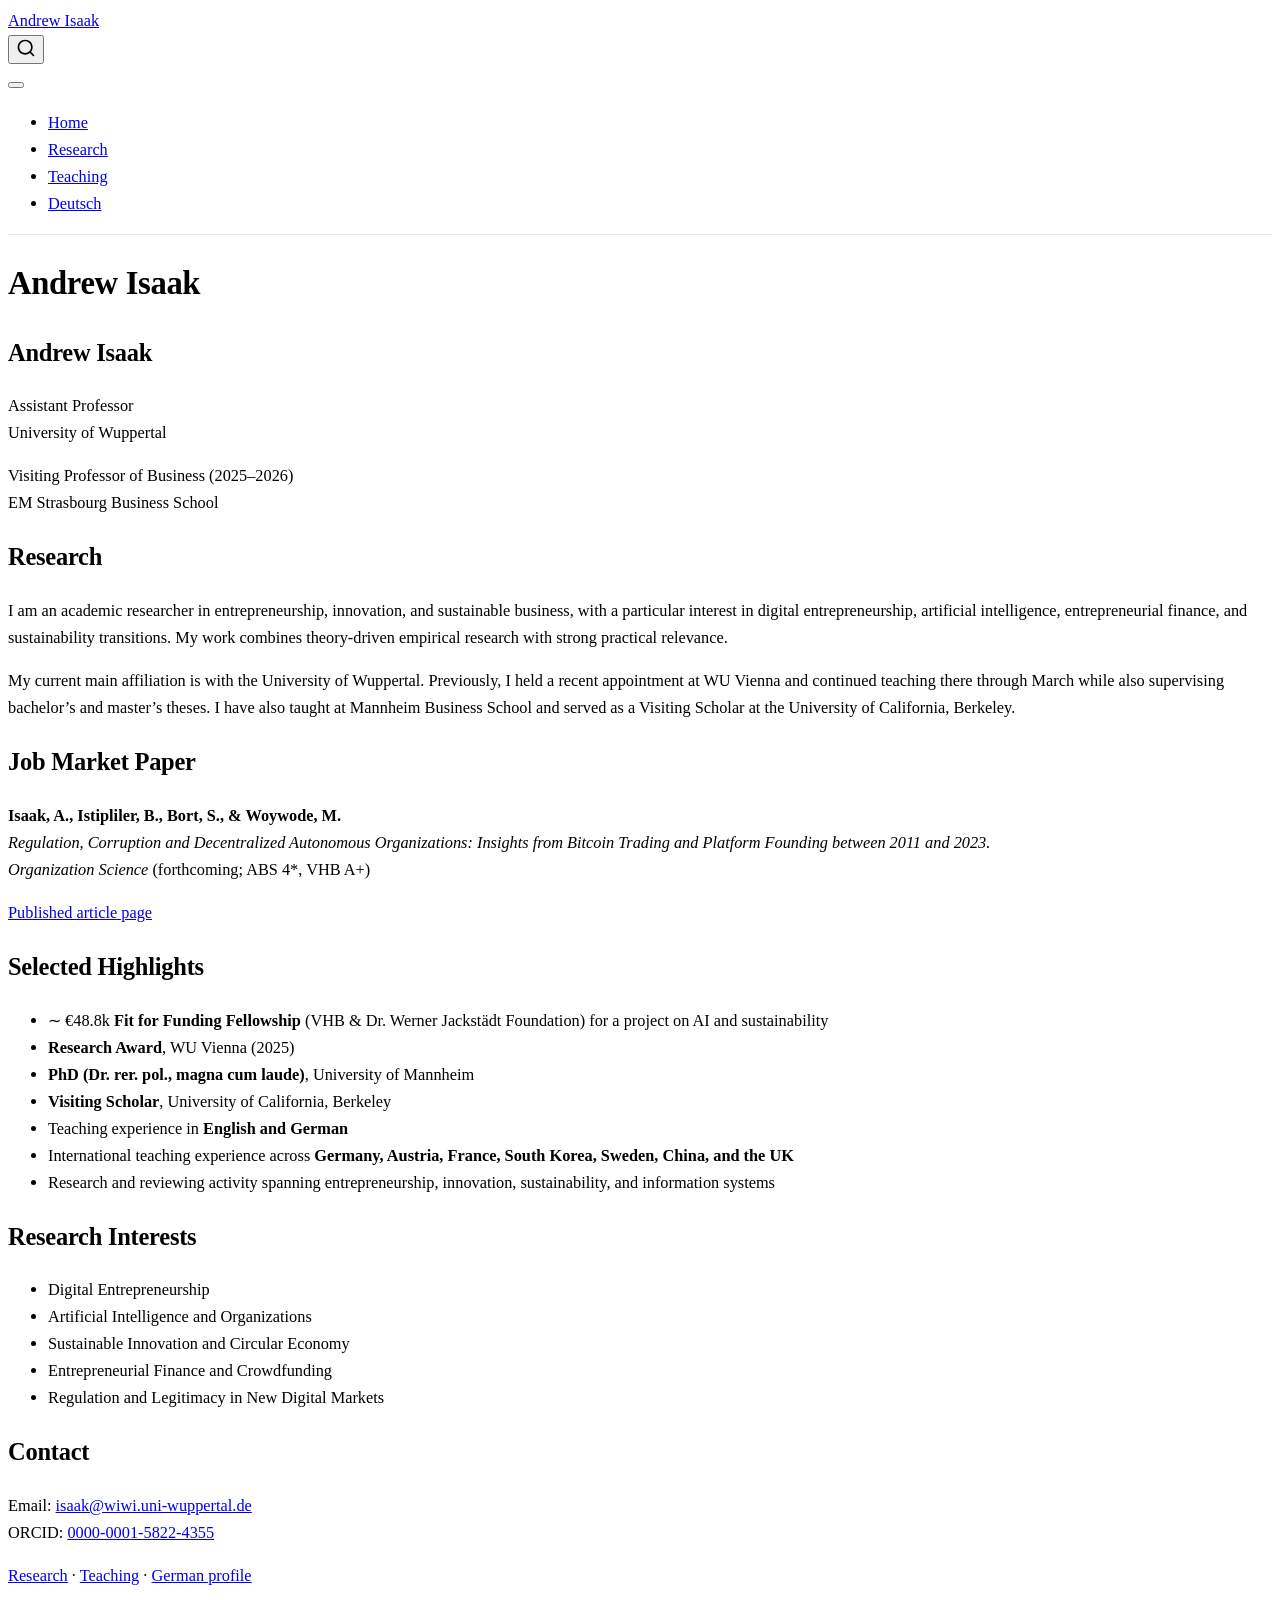
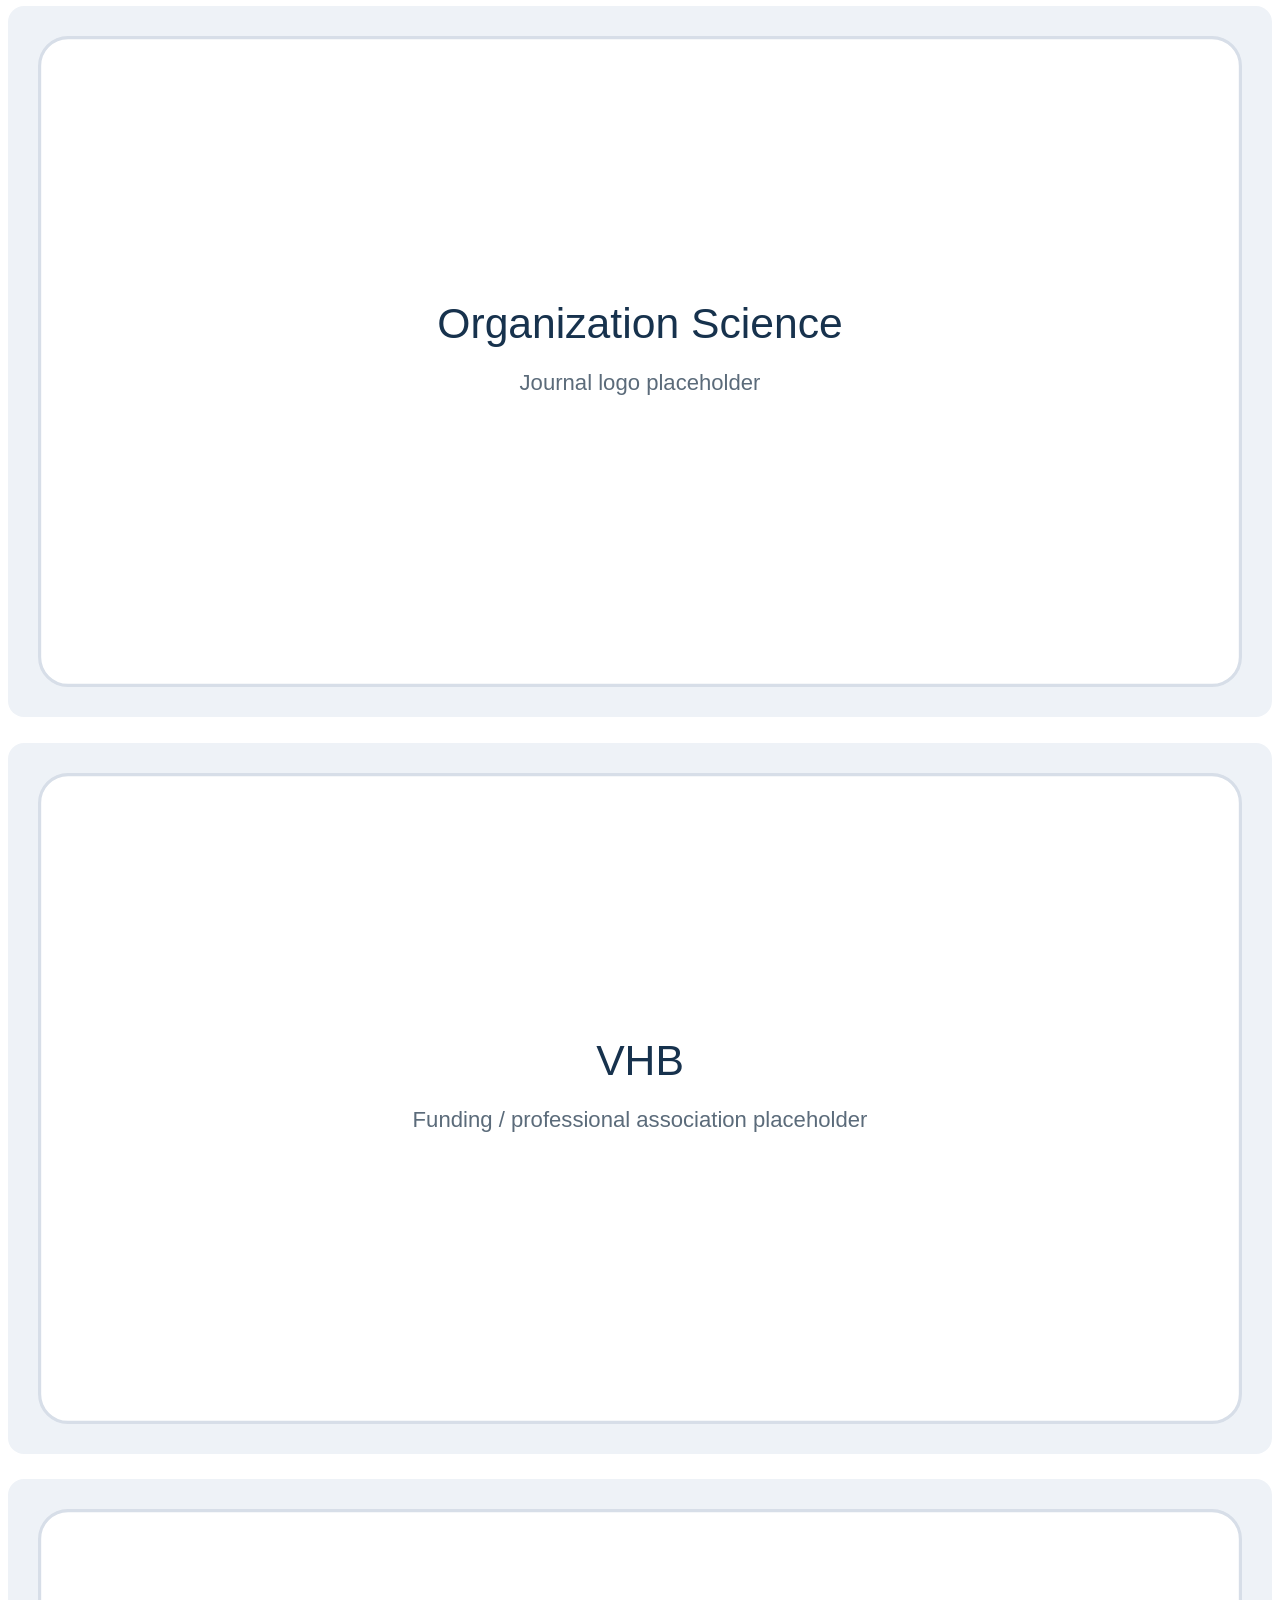
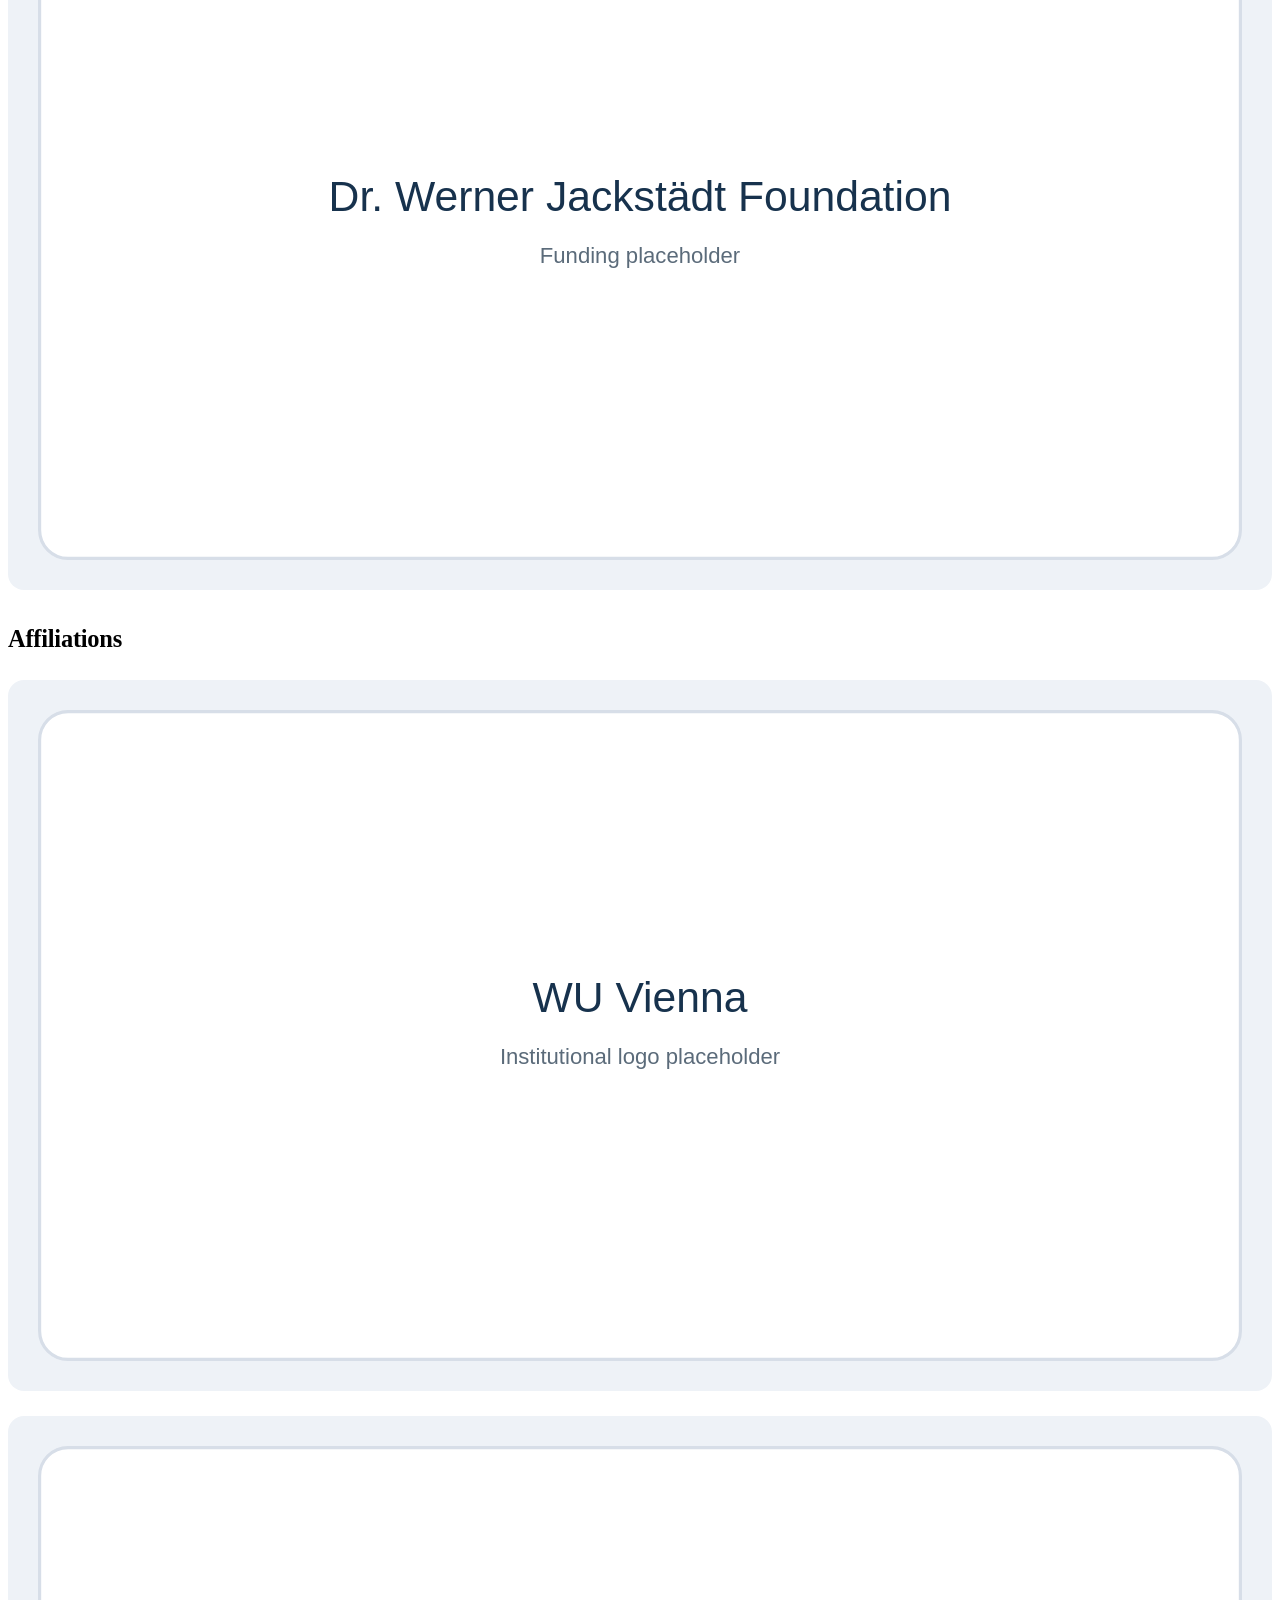
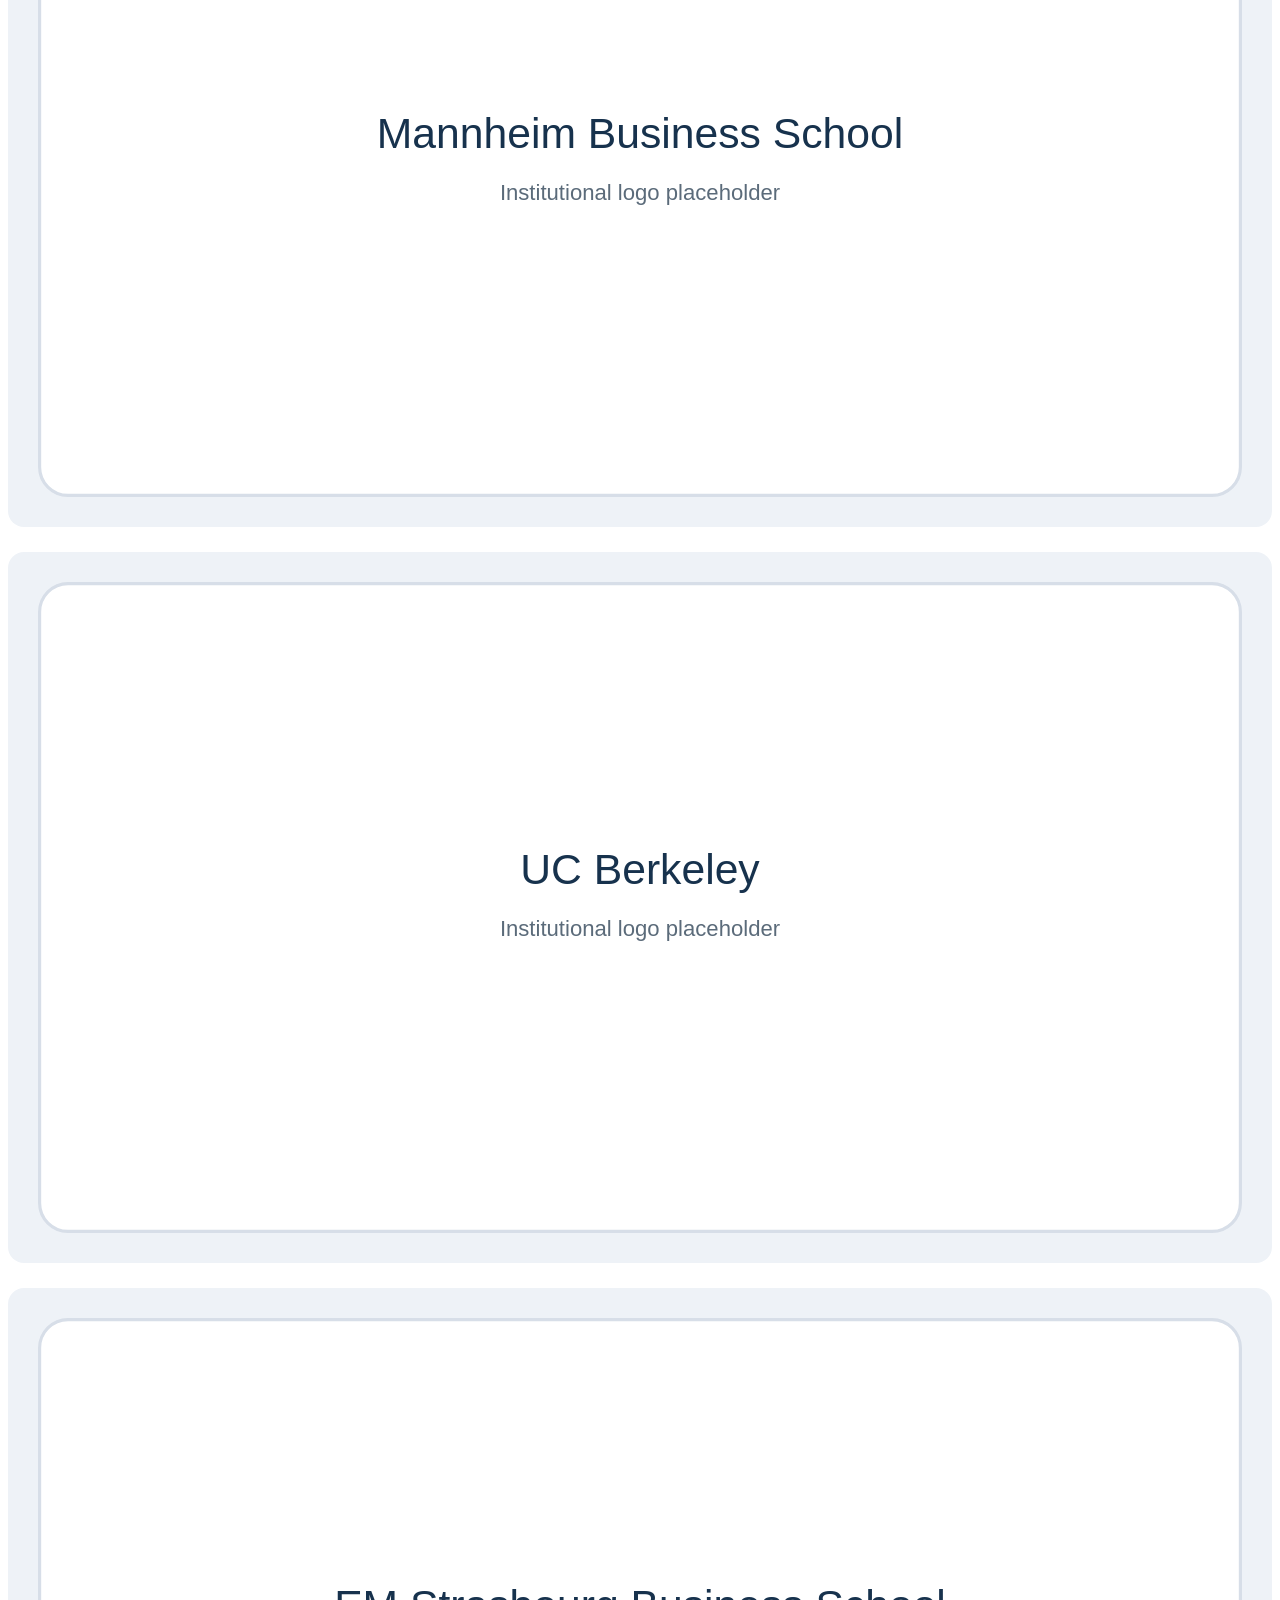
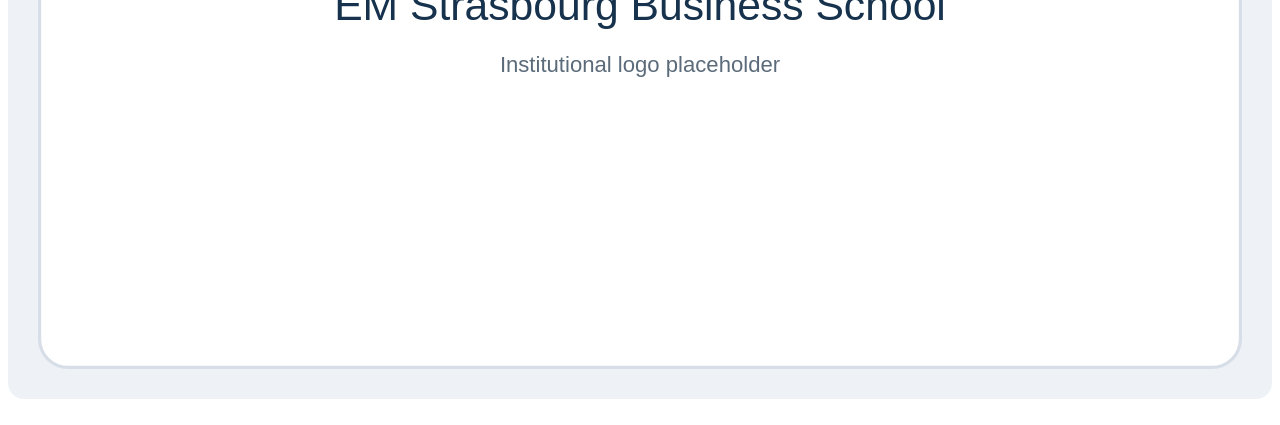
==== docs/index.html @ 92abc08a "Add files via upload" ====
<!DOCTYPE html>
<html xmlns="http://www.w3.org/1999/xhtml" lang="en" xml:lang="en"><head>

<meta charset="utf-8">
<meta name="generator" content="quarto-1.9.37">

<meta name="viewport" content="width=device-width, initial-scale=1.0, user-scalable=yes">


<title>Andrew Isaak</title>
<style>
/* Default styles provided by pandoc.
** See https://pandoc.org/MANUAL.html#variables-for-html for config info.
*/
code{white-space: pre-wrap;}
span.smallcaps{font-variant: small-caps;}
div.columns{display: flex; gap: min(4vw, 1.5em);}
div.column{flex: auto; overflow-x: auto;}
div.hanging-indent{margin-left: 1.5em; text-indent: -1.5em;}
ul.task-list{list-style: none;}
ul.task-list li input[type="checkbox"] {
  width: 0.8em;
  margin: 0 0.8em 0.2em -1em; /* quarto-specific, see https://github.com/quarto-dev/quarto-cli/issues/4556 */ 
  vertical-align: middle;
}
</style>


<script src="site_libs/quarto-nav/quarto-nav.js"></script>
<script src="site_libs/quarto-nav/headroom.min.js"></script>
<script src="site_libs/clipboard/clipboard.min.js"></script>
<script src="site_libs/quarto-search/autocomplete.umd.js"></script>
<script src="site_libs/quarto-search/fuse.min.js"></script>
<script src="site_libs/quarto-search/quarto-search.js"></script>
<meta name="quarto:offset" content="./">
<script src="site_libs/quarto-html/quarto.js" type="module"></script>
<script src="site_libs/quarto-html/tabsets/tabsets.js" type="module"></script>
<script src="site_libs/quarto-html/popper.min.js"></script>
<script src="site_libs/quarto-html/tippy.umd.min.js"></script>
<script src="site_libs/quarto-html/anchor.min.js"></script>
<link href="site_libs/quarto-html/tippy.css" rel="stylesheet">
<link href="site_libs/quarto-html/quarto-syntax-highlighting-7f8f88aac4f3542376d5c11b86a4c14d.css" rel="stylesheet" id="quarto-text-highlighting-styles">
<script src="site_libs/bootstrap/bootstrap.min.js"></script>
<link href="site_libs/bootstrap/bootstrap-icons.css" rel="stylesheet">
<link href="site_libs/bootstrap/bootstrap-a0f9fd0d421825b736dc1bbcbcba2219.min.css" rel="stylesheet" append-hash="true" id="quarto-bootstrap" data-mode="light">
<script id="quarto-search-options" type="application/json">{
  "location": "navbar",
  "copy-button": false,
  "collapse-after": 3,
  "panel-placement": "end",
  "type": "overlay",
  "limit": 50,
  "keyboard-shortcut": [
    "f",
    "/",
    "s"
  ],
  "show-item-context": false,
  "language": {
    "search-no-results-text": "No results",
    "search-matching-documents-text": "matching documents",
    "search-copy-link-title": "Copy link to search",
    "search-hide-matches-text": "Hide additional matches",
    "search-more-match-text": "more match in this document",
    "search-more-matches-text": "more matches in this document",
    "search-clear-button-title": "Clear",
    "search-text-placeholder": "",
    "search-detached-cancel-button-title": "Cancel",
    "search-submit-button-title": "Submit",
    "search-label": "Search"
  }
}</script>
<style>html{ scroll-behavior: smooth; }</style>


<link rel="stylesheet" href="styles.css">
</head>

<body class="nav-fixed fullcontent quarto-light">

<div id="quarto-search-results"></div>
  <header id="quarto-header" class="headroom fixed-top">
    <nav class="navbar navbar-expand-lg " data-bs-theme="dark">
      <div class="navbar-container container-fluid">
      <div class="navbar-brand-container mx-auto">
    <a class="navbar-brand" href="./index.html">
    <span class="navbar-title">Andrew Isaak</span>
    </a>
  </div>
            <div id="quarto-search" class="" title="Search"></div>
          <button class="navbar-toggler" type="button" data-bs-toggle="collapse" data-bs-target="#navbarCollapse" aria-controls="navbarCollapse" role="menu" aria-expanded="false" aria-label="Toggle navigation" onclick="if (window.quartoToggleHeadroom) { window.quartoToggleHeadroom(); }">
  <span class="navbar-toggler-icon"></span>
</button>
          <div class="collapse navbar-collapse" id="navbarCollapse">
            <ul class="navbar-nav navbar-nav-scroll me-auto">
  <li class="nav-item">
    <a class="nav-link active" href="./index.html" aria-current="page"> 
<span class="menu-text">Home</span></a>
  </li>  
  <li class="nav-item">
    <a class="nav-link" href="./research.html"> 
<span class="menu-text">Research</span></a>
  </li>  
  <li class="nav-item">
    <a class="nav-link" href="./teaching.html"> 
<span class="menu-text">Teaching</span></a>
  </li>  
  <li class="nav-item">
    <a class="nav-link" href="./index_de.html"> 
<span class="menu-text">Deutsch</span></a>
  </li>  
</ul>
          </div> <!-- /navcollapse -->
            <div class="quarto-navbar-tools">
</div>
      </div> <!-- /container-fluid -->
    </nav>
</header>
<!-- content -->
<div id="quarto-content" class="quarto-container page-columns page-rows-contents page-layout-article page-navbar">
<!-- sidebar -->
<!-- margin-sidebar -->
    
<!-- main -->
<main class="content" id="quarto-document-content">

<header id="title-block-header" class="quarto-title-block default">
<div class="quarto-title">
<h1 class="title">Andrew Isaak</h1>
</div>



<div class="quarto-title-meta">

    
  
    
  </div>
  


</header>


<section id="andrew-isaak" class="level1">
<h1>Andrew Isaak</h1>
<p>Assistant Professor<br>
University of Wuppertal</p>
<p>Visiting Professor of Business (2025–2026)<br>
EM Strasbourg Business School</p>
<div class="grid">
<div class="g-col-12 g-col-md-8">
<section id="research" class="level2">
<h2 class="anchored" data-anchor-id="research">Research</h2>
<p>I am an academic researcher in entrepreneurship, innovation, and sustainable business, with a particular interest in digital entrepreneurship, artificial intelligence, entrepreneurial finance, and sustainability transitions. My work combines theory-driven empirical research with strong practical relevance.</p>
<p>My current main affiliation is with the University of Wuppertal. Previously, I held a recent appointment at WU Vienna and continued teaching there through March while also supervising bachelor’s and master’s theses. I have also taught at Mannheim Business School and served as a Visiting Scholar at the University of California, Berkeley.</p>
</section>
<section id="job-market-paper" class="level2">
<h2 class="anchored" data-anchor-id="job-market-paper">Job Market Paper</h2>
<p><strong>Isaak, A., Istipliler, B., Bort, S., &amp; Woywode, M.</strong><br>
<em>Regulation, Corruption and Decentralized Autonomous Organizations: Insights from Bitcoin Trading and Platform Founding between 2011 and 2023.</em><br>
<em>Organization Science</em> (forthcoming; ABS 4*, VHB A+)</p>
<p><a href="https://pubsonline.informs.org/doi/full/10.1287/orsc.2023.18467">Published article page</a></p>
</section>
<section id="selected-highlights" class="level2">
<h2 class="anchored" data-anchor-id="selected-highlights">Selected Highlights</h2>
<ul>
<li>∼ €48.8k <strong>Fit for Funding Fellowship</strong> (VHB &amp; Dr.&nbsp;Werner Jackstädt Foundation) for a project on AI and sustainability</li>
<li><strong>Research Award</strong>, WU Vienna (2025)</li>
<li><strong>PhD (Dr.&nbsp;rer. pol., magna cum laude)</strong>, University of Mannheim</li>
<li><strong>Visiting Scholar</strong>, University of California, Berkeley</li>
<li>Teaching experience in <strong>English and German</strong></li>
<li>International teaching experience across <strong>Germany, Austria, France, South Korea, Sweden, China, and the UK</strong></li>
<li>Research and reviewing activity spanning entrepreneurship, innovation, sustainability, and information systems</li>
</ul>
</section>
<section id="research-interests" class="level2">
<h2 class="anchored" data-anchor-id="research-interests">Research Interests</h2>
<ul>
<li>Digital Entrepreneurship</li>
<li>Artificial Intelligence and Organizations</li>
<li>Sustainable Innovation and Circular Economy</li>
<li>Entrepreneurial Finance and Crowdfunding</li>
<li>Regulation and Legitimacy in New Digital Markets</li>
</ul>
</section>
<section id="contact" class="level2">
<h2 class="anchored" data-anchor-id="contact">Contact</h2>
<p>Email: <a href="mailto:isaak@wiwi.uni-wuppertal.de">isaak@wiwi.uni-wuppertal.de</a><br>
ORCID: <a href="https://orcid.org/0000-0001-5822-4355">0000-0001-5822-4355</a></p>
<p><a href="./research.html">Research</a> · <a href="./teaching.html">Teaching</a> · <a href="./index_de.html">German profile</a></p>
</section>
</div>
<div class="g-col-12 g-col-md-4">
<p><img src="images/logo_orgsci.svg" class="img-fluid" style="width:100.0%" alt="Organization Science placeholder visual"></p>
<p><img src="images/logo_vhb.svg" class="img-fluid" style="width:100.0%" alt="VHB placeholder visual"></p>
<p><img src="images/logo_jackstaedt.svg" class="img-fluid" style="width:100.0%" alt="Jackstädt Foundation placeholder visual"></p>
</div>
</div>
<section id="affiliations" class="level2">
<h2 class="anchored" data-anchor-id="affiliations">Affiliations</h2>
<div class="grid">
<div class="g-col-6 g-col-md-3">
<p><img src="images/logo_wu.svg" class="img-fluid" style="width:100.0%" alt="WU Vienna placeholder visual"></p>
</div>
<div class="g-col-6 g-col-md-3">
<p><img src="images/logo_mbs.svg" class="img-fluid" style="width:100.0%" alt="Mannheim Business School placeholder visual"></p>
</div>
<div class="g-col-6 g-col-md-3">
<p><img src="images/logo_berkeley.svg" class="img-fluid" style="width:100.0%" alt="UC Berkeley placeholder visual"></p>
</div>
<div class="g-col-6 g-col-md-3">
<p><img src="images/logo_ems.svg" class="img-fluid" style="width:100.0%" alt="EM Strasbourg Business School placeholder visual"></p>
</div>
</div>


</section>
</section>

</main> <!-- /main -->
<script id="quarto-html-after-body" type="application/javascript">
  window.document.addEventListener("DOMContentLoaded", function (event) {
    const icon = "";
    const anchorJS = new window.AnchorJS();
    anchorJS.options = {
      placement: 'right',
      icon: icon
    };
    anchorJS.add('.anchored');
    const isCodeAnnotation = (el) => {
      for (const clz of el.classList) {
        if (clz.startsWith('code-annotation-')) {                     
          return true;
        }
      }
      return false;
    }
    const onCopySuccess = function(e) {
      // button target
      const button = e.trigger;
      // don't keep focus
      button.blur();
      // flash "checked"
      button.classList.add('code-copy-button-checked');
      var currentTitle = button.getAttribute("title");
      button.setAttribute("title", "Copied!");
      let tooltip;
      if (window.bootstrap) {
        button.setAttribute("data-bs-toggle", "tooltip");
        button.setAttribute("data-bs-placement", "left");
        button.setAttribute("data-bs-title", "Copied!");
        tooltip = new bootstrap.Tooltip(button, 
          { trigger: "manual", 
            customClass: "code-copy-button-tooltip",
            offset: [0, -8]});
        tooltip.show();    
      }
      setTimeout(function() {
        if (tooltip) {
          tooltip.hide();
          button.removeAttribute("data-bs-title");
          button.removeAttribute("data-bs-toggle");
          button.removeAttribute("data-bs-placement");
        }
        button.setAttribute("title", currentTitle);
        button.classList.remove('code-copy-button-checked');
      }, 1000);
      // clear code selection
      e.clearSelection();
    }
    const getTextToCopy = function(trigger) {
      const outerScaffold = trigger.parentElement.cloneNode(true);
      const codeEl = outerScaffold.querySelector('code');
      for (const childEl of codeEl.children) {
        if (isCodeAnnotation(childEl)) {
          childEl.remove();
        }
      }
      return codeEl.innerText;
    }
    const clipboard = new window.ClipboardJS('.code-copy-button:not([data-in-quarto-modal])', {
      text: getTextToCopy
    });
    clipboard.on('success', onCopySuccess);
    if (window.document.getElementById('quarto-embedded-source-code-modal')) {
      const clipboardModal = new window.ClipboardJS('.code-copy-button[data-in-quarto-modal]', {
        text: getTextToCopy,
        container: window.document.getElementById('quarto-embedded-source-code-modal')
      });
      clipboardModal.on('success', onCopySuccess);
    }
      var localhostRegex = new RegExp(/^(?:http|https):\/\/localhost\:?[0-9]*\//);
      var mailtoRegex = new RegExp(/^mailto:/);
        var filterRegex = new RegExp('/' + window.location.host + '/');
      var isInternal = (href) => {
          return filterRegex.test(href) || localhostRegex.test(href) || mailtoRegex.test(href);
      }
      // Inspect non-navigation links and adorn them if external
     var links = window.document.querySelectorAll('a[href]:not(.nav-link):not(.navbar-brand):not(.toc-action):not(.sidebar-link):not(.sidebar-item-toggle):not(.pagination-link):not(.no-external):not([aria-hidden]):not(.dropdown-item):not(.quarto-navigation-tool):not(.about-link)');
      for (var i=0; i<links.length; i++) {
        const link = links[i];
        if (!isInternal(link.href)) {
          // undo the damage that might have been done by quarto-nav.js in the case of
          // links that we want to consider external
          if (link.dataset.originalHref !== undefined) {
            link.href = link.dataset.originalHref;
          }
        }
      }
    function tippyHover(el, contentFn, onTriggerFn, onUntriggerFn) {
      const config = {
        allowHTML: true,
        maxWidth: 500,
        delay: 100,
        arrow: false,
        appendTo: function(el) {
            return el.parentElement;
        },
        interactive: true,
        interactiveBorder: 10,
        theme: 'quarto',
        placement: 'bottom-start',
      };
      if (contentFn) {
        config.content = contentFn;
      }
      if (onTriggerFn) {
        config.onTrigger = onTriggerFn;
      }
      if (onUntriggerFn) {
        config.onUntrigger = onUntriggerFn;
      }
      window.tippy(el, config); 
    }
    const noterefs = window.document.querySelectorAll('a[role="doc-noteref"]');
    for (var i=0; i<noterefs.length; i++) {
      const ref = noterefs[i];
      tippyHover(ref, function() {
        // use id or data attribute instead here
        let href = ref.getAttribute('data-footnote-href') || ref.getAttribute('href');
        try { href = new URL(href).hash; } catch {}
        const id = href.replace(/^#\/?/, "");
        const note = window.document.getElementById(id);
        if (note) {
          return note.innerHTML;
        } else {
          return "";
        }
      });
    }
    const xrefs = window.document.querySelectorAll('a.quarto-xref');
    const processXRef = (id, note) => {
      // Strip column container classes
      const stripColumnClz = (el) => {
        el.classList.remove("page-full", "page-columns");
        if (el.children) {
          for (const child of el.children) {
            stripColumnClz(child);
          }
        }
      }
      stripColumnClz(note)
      if (id === null || id.startsWith('sec-')) {
        // Special case sections, only their first couple elements
        const container = document.createElement("div");
        if (note.children && note.children.length > 2) {
          container.appendChild(note.children[0].cloneNode(true));
          for (let i = 1; i < note.children.length; i++) {
            const child = note.children[i];
            if (child.tagName === "P" && child.innerText === "") {
              continue;
            } else {
              container.appendChild(child.cloneNode(true));
              break;
            }
          }
          if (window.Quarto?.typesetMath) {
            window.Quarto.typesetMath(container);
          }
          return container.innerHTML
        } else {
          if (window.Quarto?.typesetMath) {
            window.Quarto.typesetMath(note);
          }
          return note.innerHTML;
        }
      } else {
        // Remove any anchor links if they are present
        const anchorLink = note.querySelector('a.anchorjs-link');
        if (anchorLink) {
          anchorLink.remove();
        }
        if (window.Quarto?.typesetMath) {
          window.Quarto.typesetMath(note);
        }
        if (note.classList.contains("callout")) {
          return note.outerHTML;
        } else {
          return note.innerHTML;
        }
      }
    }
    for (var i=0; i<xrefs.length; i++) {
      const xref = xrefs[i];
      tippyHover(xref, undefined, function(instance) {
        instance.disable();
        let url = xref.getAttribute('href');
        let hash = undefined; 
        if (url.startsWith('#')) {
          hash = url;
        } else {
          try { hash = new URL(url).hash; } catch {}
        }
        if (hash) {
          const id = hash.replace(/^#\/?/, "");
          const note = window.document.getElementById(id);
          if (note !== null) {
            try {
              const html = processXRef(id, note.cloneNode(true));
              instance.setContent(html);
            } finally {
              instance.enable();
              instance.show();
            }
          } else {
            // See if we can fetch this
            fetch(url.split('#')[0])
            .then(res => res.text())
            .then(html => {
              const parser = new DOMParser();
              const htmlDoc = parser.parseFromString(html, "text/html");
              const note = htmlDoc.getElementById(id);
              if (note !== null) {
                const html = processXRef(id, note);
                instance.setContent(html);
              } 
            }).finally(() => {
              instance.enable();
              instance.show();
            });
          }
        } else {
          // See if we can fetch a full url (with no hash to target)
          // This is a special case and we should probably do some content thinning / targeting
          fetch(url)
          .then(res => res.text())
          .then(html => {
            const parser = new DOMParser();
            const htmlDoc = parser.parseFromString(html, "text/html");
            const note = htmlDoc.querySelector('main.content');
            if (note !== null) {
              // This should only happen for chapter cross references
              // (since there is no id in the URL)
              // remove the first header
              if (note.children.length > 0 && note.children[0].tagName === "HEADER") {
                note.children[0].remove();
              }
              const html = processXRef(null, note);
              instance.setContent(html);
            } 
          }).finally(() => {
            instance.enable();
            instance.show();
          });
        }
      }, function(instance) {
      });
    }
        let selectedAnnoteEl;
        const selectorForAnnotation = ( cell, annotation) => {
          let cellAttr = 'data-code-cell="' + cell + '"';
          let lineAttr = 'data-code-annotation="' +  annotation + '"';
          const selector = 'span[' + cellAttr + '][' + lineAttr + ']';
          return selector;
        }
        const selectCodeLines = (annoteEl) => {
          const doc = window.document;
          const targetCell = annoteEl.getAttribute("data-target-cell");
          const targetAnnotation = annoteEl.getAttribute("data-target-annotation");
          const annoteSpan = window.document.querySelector(selectorForAnnotation(targetCell, targetAnnotation));
          const lines = annoteSpan.getAttribute("data-code-lines").split(",");
          const lineIds = lines.map((line) => {
            return targetCell + "-" + line;
          })
          let top = null;
          let height = null;
          let parent = null;
          if (lineIds.length > 0) {
              //compute the position of the single el (top and bottom and make a div)
              const el = window.document.getElementById(lineIds[0]);
              top = el.offsetTop;
              height = el.offsetHeight;
              parent = el.parentElement.parentElement;
            if (lineIds.length > 1) {
              const lastEl = window.document.getElementById(lineIds[lineIds.length - 1]);
              const bottom = lastEl.offsetTop + lastEl.offsetHeight;
              height = bottom - top;
            }
            if (top !== null && height !== null && parent !== null) {
              // cook up a div (if necessary) and position it 
              let div = window.document.getElementById("code-annotation-line-highlight");
              if (div === null) {
                div = window.document.createElement("div");
                div.setAttribute("id", "code-annotation-line-highlight");
                div.style.position = 'absolute';
                parent.appendChild(div);
              }
              div.style.top = top - 2 + "px";
              div.style.height = height + 4 + "px";
              div.style.left = 0;
              let gutterDiv = window.document.getElementById("code-annotation-line-highlight-gutter");
              if (gutterDiv === null) {
                gutterDiv = window.document.createElement("div");
                gutterDiv.setAttribute("id", "code-annotation-line-highlight-gutter");
                gutterDiv.style.position = 'absolute';
                const codeCell = window.document.getElementById(targetCell);
                const gutter = codeCell.querySelector('.code-annotation-gutter');
                gutter.appendChild(gutterDiv);
              }
              gutterDiv.style.top = top - 2 + "px";
              gutterDiv.style.height = height + 4 + "px";
            }
            selectedAnnoteEl = annoteEl;
          }
        };
        const unselectCodeLines = () => {
          const elementsIds = ["code-annotation-line-highlight", "code-annotation-line-highlight-gutter"];
          elementsIds.forEach((elId) => {
            const div = window.document.getElementById(elId);
            if (div) {
              div.remove();
            }
          });
          selectedAnnoteEl = undefined;
        };
          // Handle positioning of the toggle
      window.addEventListener(
        "resize",
        throttle(() => {
          elRect = undefined;
          if (selectedAnnoteEl) {
            selectCodeLines(selectedAnnoteEl);
          }
        }, 10)
      );
      function throttle(fn, ms) {
      let throttle = false;
      let timer;
        return (...args) => {
          if(!throttle) { // first call gets through
              fn.apply(this, args);
              throttle = true;
          } else { // all the others get throttled
              if(timer) clearTimeout(timer); // cancel #2
              timer = setTimeout(() => {
                fn.apply(this, args);
                timer = throttle = false;
              }, ms);
          }
        };
      }
        // Attach click handler to the DT
        const annoteDls = window.document.querySelectorAll('dt[data-target-cell]');
        for (const annoteDlNode of annoteDls) {
          annoteDlNode.addEventListener('click', (event) => {
            const clickedEl = event.target;
            if (clickedEl !== selectedAnnoteEl) {
              unselectCodeLines();
              const activeEl = window.document.querySelector('dt[data-target-cell].code-annotation-active');
              if (activeEl) {
                activeEl.classList.remove('code-annotation-active');
              }
              selectCodeLines(clickedEl);
              clickedEl.classList.add('code-annotation-active');
            } else {
              // Unselect the line
              unselectCodeLines();
              clickedEl.classList.remove('code-annotation-active');
            }
          });
        }
    const findCites = (el) => {
      const parentEl = el.parentElement;
      if (parentEl) {
        const cites = parentEl.dataset.cites;
        if (cites) {
          return {
            el,
            cites: cites.split(' ')
          };
        } else {
          return findCites(el.parentElement)
        }
      } else {
        return undefined;
      }
    };
    var bibliorefs = window.document.querySelectorAll('a[role="doc-biblioref"]');
    for (var i=0; i<bibliorefs.length; i++) {
      const ref = bibliorefs[i];
      const citeInfo = findCites(ref);
      if (citeInfo) {
        tippyHover(citeInfo.el, function() {
          var popup = window.document.createElement('div');
          citeInfo.cites.forEach(function(cite) {
            var citeDiv = window.document.createElement('div');
            citeDiv.classList.add('hanging-indent');
            citeDiv.classList.add('csl-entry');
            var biblioDiv = window.document.getElementById('ref-' + cite);
            if (biblioDiv) {
              citeDiv.innerHTML = biblioDiv.innerHTML;
            }
            popup.appendChild(citeDiv);
          });
          return popup.innerHTML;
        });
      }
    }
  });
  </script>
</div> <!-- /content -->




<script src="site_libs/quarto-html/zenscroll-min.js"></script>
</body></html>
---- docs/site_libs/quarto-html/tippy.css ----
.tippy-box[data-animation=fade][data-state=hidden]{opacity:0}[data-tippy-root]{max-width:calc(100vw - 10px)}.tippy-box{position:relative;background-color:#333;color:#fff;border-radius:4px;font-size:14px;line-height:1.4;white-space:normal;outline:0;transition-property:transform,visibility,opacity}.tippy-box[data-placement^=top]>.tippy-arrow{bottom:0}.tippy-box[data-placement^=top]>.tippy-arrow:before{bottom:-7px;left:0;border-width:8px 8px 0;border-top-color:initial;transform-origin:center top}.tippy-box[data-placement^=bottom]>.tippy-arrow{top:0}.tippy-box[data-placement^=bottom]>.tippy-arrow:before{top:-7px;left:0;border-width:0 8px 8px;border-bottom-color:initial;transform-origin:center bottom}.tippy-box[data-placement^=left]>.tippy-arrow{right:0}.tippy-box[data-placement^=left]>.tippy-arrow:before{border-width:8px 0 8px 8px;border-left-color:initial;right:-7px;transform-origin:center left}.tippy-box[data-placement^=right]>.tippy-arrow{left:0}.tippy-box[data-placement^=right]>.tippy-arrow:before{left:-7px;border-width:8px 8px 8px 0;border-right-color:initial;transform-origin:center right}.tippy-box[data-inertia][data-state=visible]{transition-timing-function:cubic-bezier(.54,1.5,.38,1.11)}.tippy-arrow{width:16px;height:16px;color:#333}.tippy-arrow:before{content:"";position:absolute;border-color:transparent;border-style:solid}.tippy-content{position:relative;padding:5px 9px;z-index:1}
---- docs/site_libs/quarto-html/quarto-syntax-highlighting-7f8f88aac4f3542376d5c11b86a4c14d.css ----
/* quarto syntax highlight colors */
:root {
  --quarto-hl-ot-color: #003B4F;
  --quarto-hl-at-color: #657422;
  --quarto-hl-ss-color: #20794D;
  --quarto-hl-an-color: #5E5E5E;
  --quarto-hl-fu-color: #4758AB;
  --quarto-hl-st-color: #20794D;
  --quarto-hl-cf-color: #003B4F;
  --quarto-hl-op-color: #5E5E5E;
  --quarto-hl-er-color: #AD0000;
  --quarto-hl-bn-color: #AD0000;
  --quarto-hl-al-color: #AD0000;
  --quarto-hl-va-color: #111111;
  --quarto-hl-bu-color: inherit;
  --quarto-hl-ex-color: inherit;
  --quarto-hl-pp-color: #AD0000;
  --quarto-hl-in-color: #5E5E5E;
  --quarto-hl-vs-color: #20794D;
  --quarto-hl-wa-color: #5E5E5E;
  --quarto-hl-do-color: #5E5E5E;
  --quarto-hl-im-color: #00769E;
  --quarto-hl-ch-color: #20794D;
  --quarto-hl-dt-color: #AD0000;
  --quarto-hl-fl-color: #AD0000;
  --quarto-hl-co-color: #5E5E5E;
  --quarto-hl-cv-color: #5E5E5E;
  --quarto-hl-cn-color: #8f5902;
  --quarto-hl-sc-color: #5E5E5E;
  --quarto-hl-dv-color: #AD0000;
  --quarto-hl-kw-color: #003B4F;
}

/* other quarto variables */
:root {
  --quarto-font-monospace: SFMono-Regular, Menlo, Monaco, Consolas, "Liberation Mono", "Courier New", monospace;
}

/* syntax highlight based on Pandoc's rules */
pre > code.sourceCode > span {
  color: #003B4F;
}

code.sourceCode > span {
  color: #003B4F;
}

div.sourceCode,
div.sourceCode pre.sourceCode {
  color: #003B4F;
}

/* Normal */
code span {
  color: #003B4F;
}

/* Alert */
code span.al {
  color: #AD0000;
  font-style: inherit;
}

/* Annotation */
code span.an {
  color: #5E5E5E;
  font-style: inherit;
}

/* Attribute */
code span.at {
  color: #657422;
  font-style: inherit;
}

/* BaseN */
code span.bn {
  color: #AD0000;
  font-style: inherit;
}

/* BuiltIn */
code span.bu {
  font-style: inherit;
}

/* ControlFlow */
code span.cf {
  color: #003B4F;
  font-weight: bold;
  font-style: inherit;
}

/* Char */
code span.ch {
  color: #20794D;
  font-style: inherit;
}

/* Constant */
code span.cn {
  color: #8f5902;
  font-style: inherit;
}

/* Comment */
code span.co {
  color: #5E5E5E;
  font-style: inherit;
}

/* CommentVar */
code span.cv {
  color: #5E5E5E;
  font-style: italic;
}

/* Documentation */
code span.do {
  color: #5E5E5E;
  font-style: italic;
}

/* DataType */
code span.dt {
  color: #AD0000;
  font-style: inherit;
}

/* DecVal */
code span.dv {
  color: #AD0000;
  font-style: inherit;
}

/* Error */
code span.er {
  color: #AD0000;
  font-style: inherit;
}

/* Extension */
code span.ex {
  font-style: inherit;
}

/* Float */
code span.fl {
  color: #AD0000;
  font-style: inherit;
}

/* Function */
code span.fu {
  color: #4758AB;
  font-style: inherit;
}

/* Import */
code span.im {
  color: #00769E;
  font-style: inherit;
}

/* Information */
code span.in {
  color: #5E5E5E;
  font-style: inherit;
}

/* Keyword */
code span.kw {
  color: #003B4F;
  font-weight: bold;
  font-style: inherit;
}

/* Operator */
code span.op {
  color: #5E5E5E;
  font-style: inherit;
}

/* Other */
code span.ot {
  color: #003B4F;
  font-style: inherit;
}

/* Preprocessor */
code span.pp {
  color: #AD0000;
  font-style: inherit;
}

/* SpecialChar */
code span.sc {
  color: #5E5E5E;
  font-style: inherit;
}

/* SpecialString */
code span.ss {
  color: #20794D;
  font-style: inherit;
}

/* String */
code span.st {
  color: #20794D;
  font-style: inherit;
}

/* Variable */
code span.va {
  color: #111111;
  font-style: inherit;
}

/* VerbatimString */
code span.vs {
  color: #20794D;
  font-style: inherit;
}

/* Warning */
code span.wa {
  color: #5E5E5E;
  font-style: italic;
}

.prevent-inlining {
  content: "</";
}

/*# sourceMappingURL=789ad8cd35626ba772517505b42a116e.css.map */
---- docs/styles.css ----
body {
  font-size: 1.02rem;
  line-height: 1.65;
}
h1, h2, h3 {
  letter-spacing: -0.01em;
}
.navbar {
  border-bottom: 1px solid #e6ebf2;
}
.quarto-title-banner {
  margin-bottom: 1rem;
}
img {
  border-radius: 16px;
}
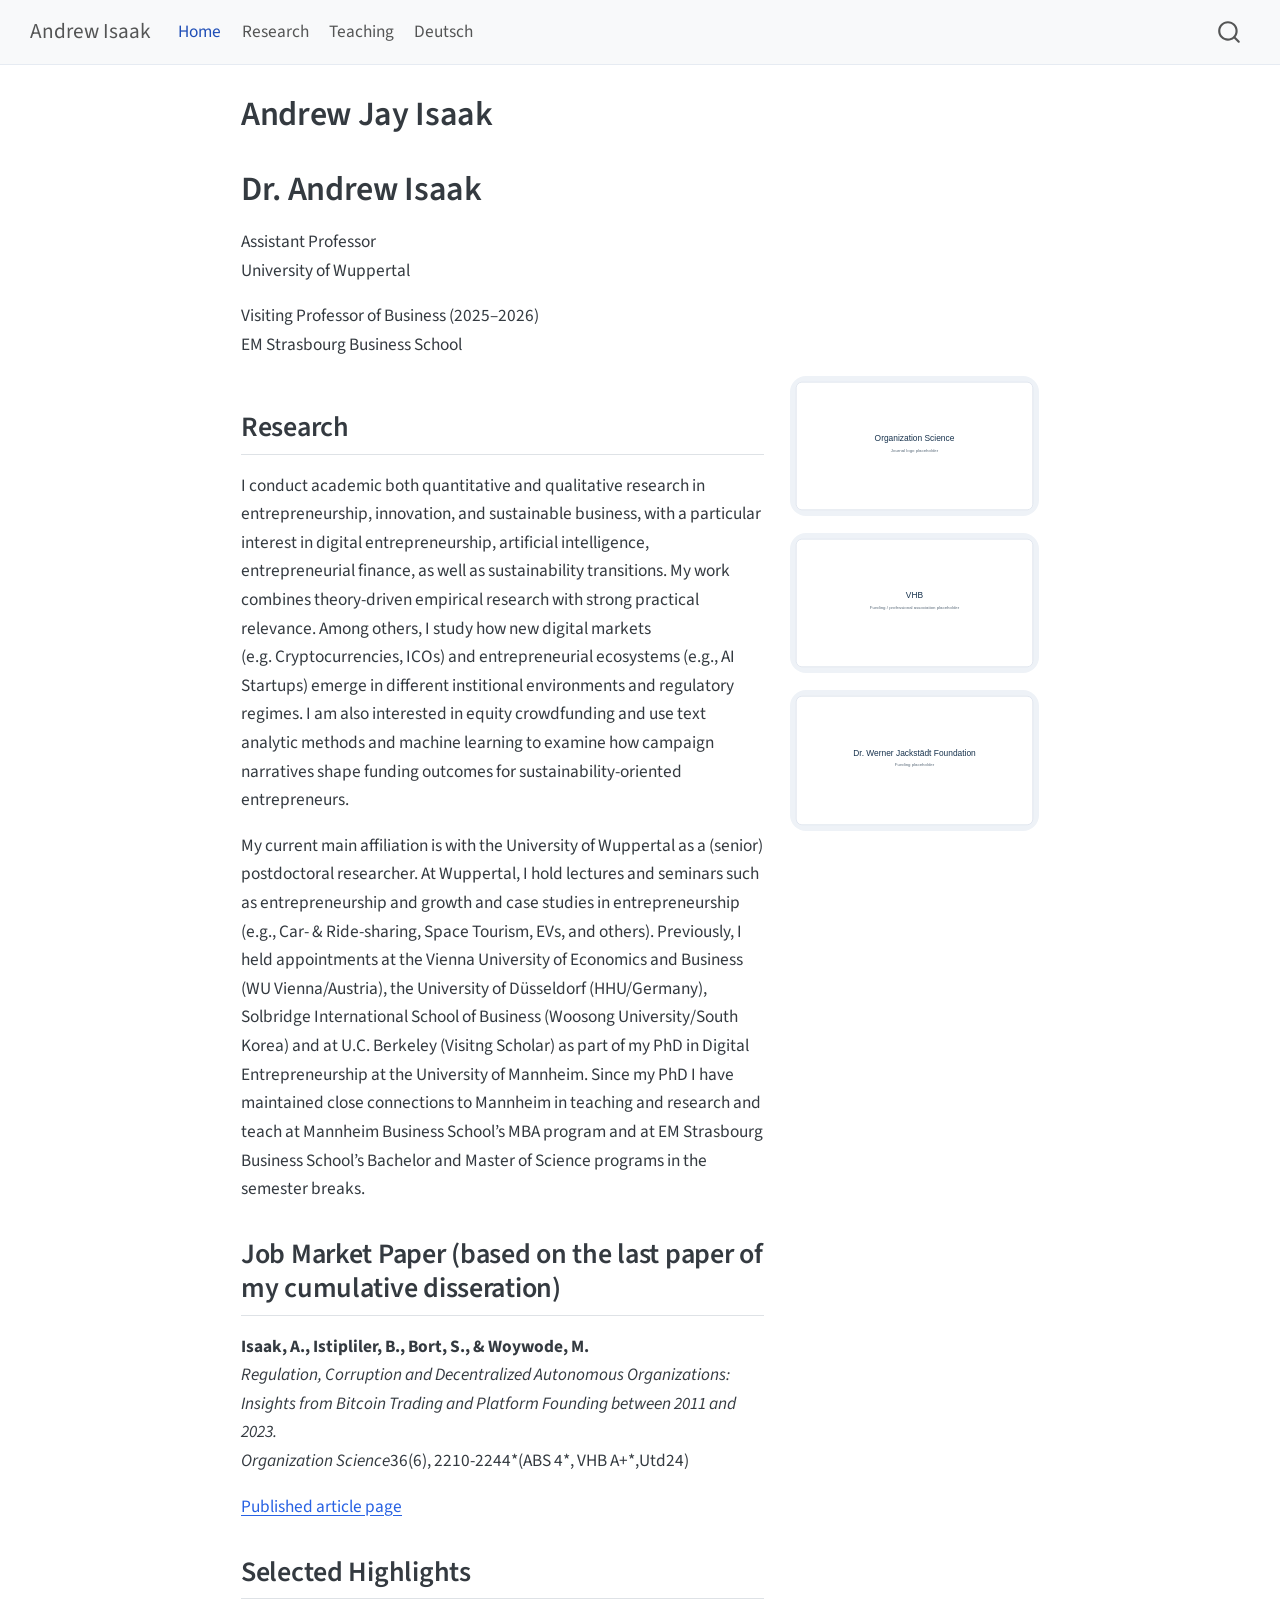
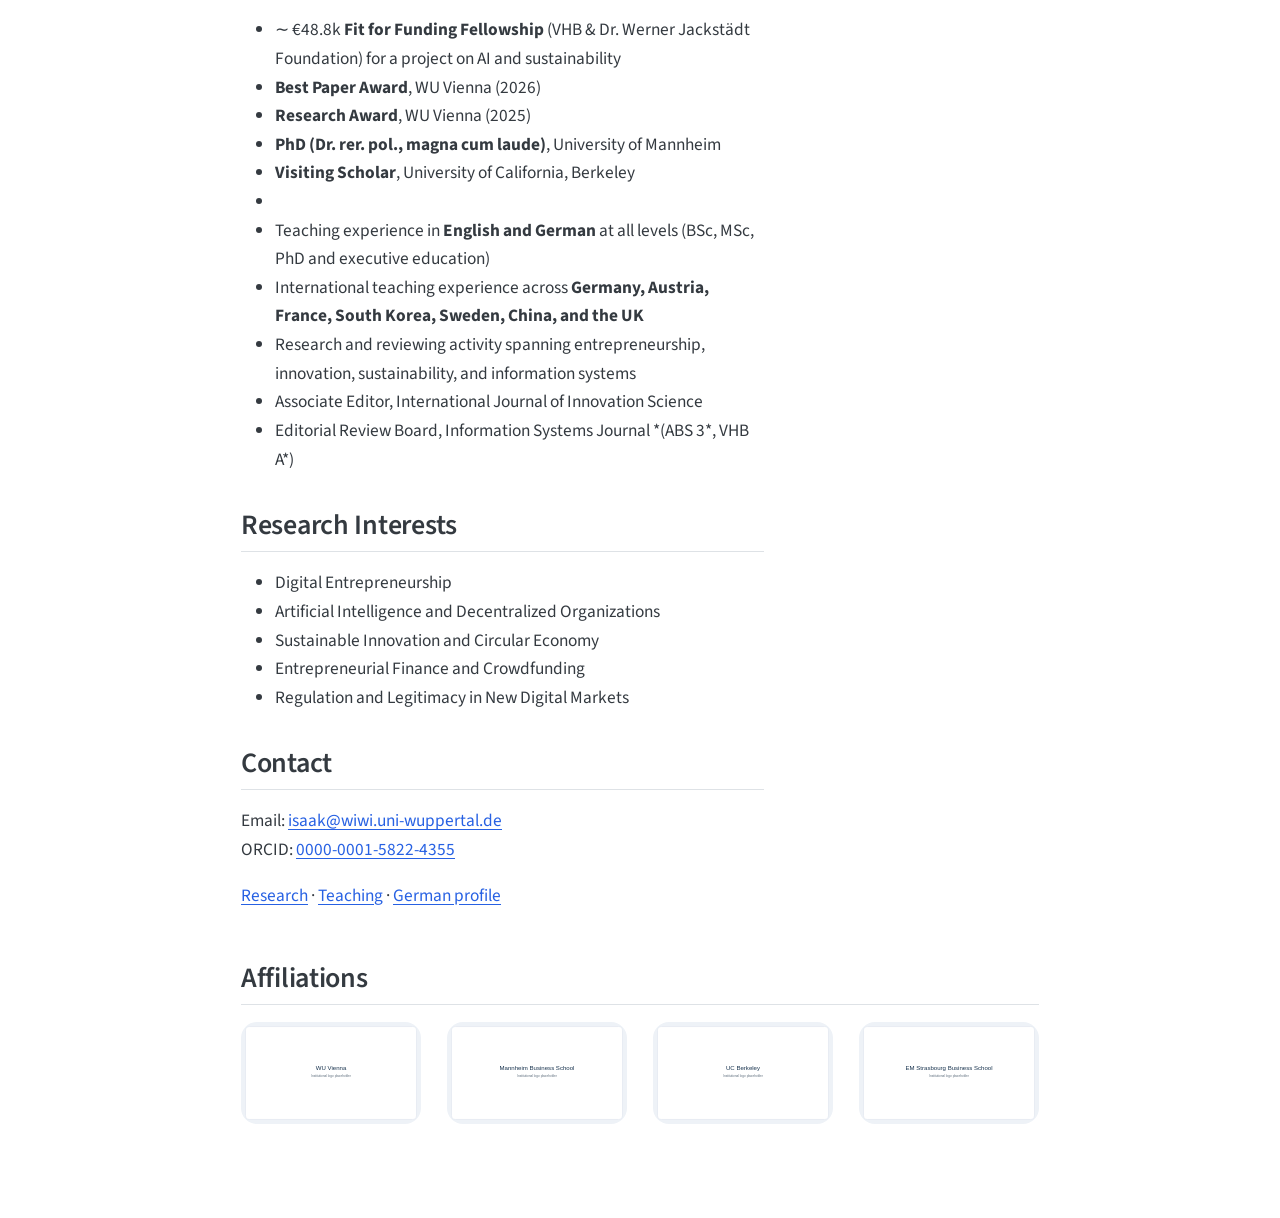
==== commit dbec2848: "Render website" ====
--- a/docs/index.html
+++ b/docs/index.html
@@ -2,20 +2,23 @@
 <html xmlns="http://www.w3.org/1999/xhtml" lang="en" xml:lang="en"><head>
 
 <meta charset="utf-8">
-<meta name="generator" content="quarto-1.9.37">
+<meta name="generator" content="quarto-1.10.18">
 
 <meta name="viewport" content="width=device-width, initial-scale=1.0, user-scalable=yes">
 
 
-<title>Andrew Isaak</title>
+<title>Andrew Jay Isaak – Andrew Isaak</title>
 <style>
 /* Default styles provided by pandoc.
 ** See https://pandoc.org/MANUAL.html#variables-for-html for config info.
 */
-code{white-space: pre-wrap;}
 span.smallcaps{font-variant: small-caps;}
-div.columns{display: flex; gap: min(4vw, 1.5em);}
-div.column{flex: auto; overflow-x: auto;}
+div.columns{display: flex; gap: 1.5em;}
+div.column{flex: auto;}
+@media screen {
+div.columns{gap: min(4vw, 1.5em);}
+div.column{overflow-x: auto;}
+}
 div.hanging-indent{margin-left: 1.5em; text-indent: -1.5em;}
 ul.task-list{list-style: none;}
 ul.task-list li input[type="checkbox"] {
@@ -39,10 +42,10 @@
 <script src="site_libs/quarto-html/tippy.umd.min.js"></script>
 <script src="site_libs/quarto-html/anchor.min.js"></script>
 <link href="site_libs/quarto-html/tippy.css" rel="stylesheet">
-<link href="site_libs/quarto-html/quarto-syntax-highlighting-7f8f88aac4f3542376d5c11b86a4c14d.css" rel="stylesheet" id="quarto-text-highlighting-styles">
+<link href="site_libs/quarto-html/quarto-syntax-highlighting-64a204ab8560d761af7679ceaba22944.css" rel="stylesheet" id="quarto-text-highlighting-styles">
 <script src="site_libs/bootstrap/bootstrap.min.js"></script>
 <link href="site_libs/bootstrap/bootstrap-icons.css" rel="stylesheet">
-<link href="site_libs/bootstrap/bootstrap-a0f9fd0d421825b736dc1bbcbcba2219.min.css" rel="stylesheet" append-hash="true" id="quarto-bootstrap" data-mode="light">
+<link href="site_libs/bootstrap/bootstrap-e3adbaa939bcd423dddc8c8a834270b4.min.css" rel="stylesheet" append-hash="true" id="quarto-bootstrap" data-mode="light">
 <script id="quarto-search-options" type="application/json">{
   "location": "navbar",
   "copy-button": false,
@@ -126,7 +129,7 @@
 
 <header id="title-block-header" class="quarto-title-block default">
 <div class="quarto-title">
-<h1 class="title">Andrew Isaak</h1>
+<h1 class="title">Andrew Jay Isaak</h1>
 </div>
 
 
@@ -143,8 +146,8 @@
 </header>
 
 
-<section id="andrew-isaak" class="level1">
-<h1>Andrew Isaak</h1>
+<section id="dr.-andrew-isaak" class="level1">
+<h1>Dr.&nbsp;Andrew Isaak</h1>
 <p>Assistant Professor<br>
 University of Wuppertal</p>
 <p>Visiting Professor of Business (2025–2026)<br>
@@ -153,33 +156,37 @@
 <div class="g-col-12 g-col-md-8">
 <section id="research" class="level2">
 <h2 class="anchored" data-anchor-id="research">Research</h2>
-<p>I am an academic researcher in entrepreneurship, innovation, and sustainable business, with a particular interest in digital entrepreneurship, artificial intelligence, entrepreneurial finance, and sustainability transitions. My work combines theory-driven empirical research with strong practical relevance.</p>
-<p>My current main affiliation is with the University of Wuppertal. Previously, I held a recent appointment at WU Vienna and continued teaching there through March while also supervising bachelor’s and master’s theses. I have also taught at Mannheim Business School and served as a Visiting Scholar at the University of California, Berkeley.</p>
+<p>I conduct academic both quantitative and qualitative research in entrepreneurship, innovation, and sustainable business, with a particular interest in digital entrepreneurship, artificial intelligence, entrepreneurial finance, as well as sustainability transitions. My work combines theory-driven empirical research with strong practical relevance. Among others, I study how new digital markets (e.g.&nbsp;Cryptocurrencies, ICOs) and entrepreneurial ecosystems (e.g., AI Startups) emerge in different institional environments and regulatory regimes. I am also interested in equity crowdfunding and use text analytic methods and machine learning to examine how campaign narratives shape funding outcomes for sustainability-oriented entrepreneurs.</p>
+<p>My current main affiliation is with the University of Wuppertal as a (senior) postdoctoral researcher. At Wuppertal, I hold lectures and seminars such as entrepreneurship and growth and case studies in entrepreneurship (e.g., Car- &amp; Ride-sharing, Space Tourism, EVs, and others). Previously, I held appointments at the Vienna University of Economics and Business (WU Vienna/Austria), the University of Düsseldorf (HHU/Germany), Solbridge International School of Business (Woosong University/South Korea) and at U.C. Berkeley (Visitng Scholar) as part of my PhD in Digital Entrepreneurship at the University of Mannheim. Since my PhD I have maintained close connections to Mannheim in teaching and research and teach at Mannheim Business School’s MBA program and at EM Strasbourg Business School’s Bachelor and Master of Science programs in the semester breaks.</p>
 </section>
-<section id="job-market-paper" class="level2">
-<h2 class="anchored" data-anchor-id="job-market-paper">Job Market Paper</h2>
+<section id="job-market-paper-based-on-the-last-paper-of-my-cumulative-disseration" class="level2">
+<h2 class="anchored" data-anchor-id="job-market-paper-based-on-the-last-paper-of-my-cumulative-disseration">Job Market Paper (based on the last paper of my cumulative disseration)</h2>
 <p><strong>Isaak, A., Istipliler, B., Bort, S., &amp; Woywode, M.</strong><br>
 <em>Regulation, Corruption and Decentralized Autonomous Organizations: Insights from Bitcoin Trading and Platform Founding between 2011 and 2023.</em><br>
-<em>Organization Science</em> (forthcoming; ABS 4*, VHB A+)</p>
+<em>Organization Science</em>36(6), 2210-2244*(ABS 4*, VHB A+*,Utd24)</p>
 <p><a href="https://pubsonline.informs.org/doi/full/10.1287/orsc.2023.18467">Published article page</a></p>
 </section>
 <section id="selected-highlights" class="level2">
 <h2 class="anchored" data-anchor-id="selected-highlights">Selected Highlights</h2>
 <ul>
 <li>∼ €48.8k <strong>Fit for Funding Fellowship</strong> (VHB &amp; Dr.&nbsp;Werner Jackstädt Foundation) for a project on AI and sustainability</li>
+<li><strong>Best Paper Award</strong>, WU Vienna (2026)</li>
 <li><strong>Research Award</strong>, WU Vienna (2025)</li>
 <li><strong>PhD (Dr.&nbsp;rer. pol., magna cum laude)</strong>, University of Mannheim</li>
 <li><strong>Visiting Scholar</strong>, University of California, Berkeley</li>
-<li>Teaching experience in <strong>English and German</strong></li>
+<li></li>
+<li>Teaching experience in <strong>English and German</strong> at all levels (BSc, MSc, PhD and executive education)</li>
 <li>International teaching experience across <strong>Germany, Austria, France, South Korea, Sweden, China, and the UK</strong></li>
 <li>Research and reviewing activity spanning entrepreneurship, innovation, sustainability, and information systems</li>
+<li>Associate Editor, International Journal of Innovation Science</li>
+<li>Editorial Review Board, Information Systems Journal *(ABS 3*, VHB A*)</li>
 </ul>
 </section>
 <section id="research-interests" class="level2">
 <h2 class="anchored" data-anchor-id="research-interests">Research Interests</h2>
 <ul>
 <li>Digital Entrepreneurship</li>
-<li>Artificial Intelligence and Organizations</li>
+<li>Artificial Intelligence and Decentralized Organizations</li>
 <li>Sustainable Innovation and Circular Economy</li>
 <li>Entrepreneurial Finance and Crowdfunding</li>
 <li>Regulation and Legitimacy in New Digital Markets</li>
--- a/docs/site_libs/quarto-html/quarto-syntax-highlighting-64a204ab8560d761af7679ceaba22944.css
+++ b/docs/site_libs/quarto-html/quarto-syntax-highlighting-64a204ab8560d761af7679ceaba22944.css
@@ -0,0 +1,236 @@
+/* quarto syntax highlight colors */
+:root {
+  --quarto-hl-ot-color: #003B4F;
+  --quarto-hl-at-color: #657422;
+  --quarto-hl-ss-color: #20794D;
+  --quarto-hl-an-color: #5E5E5E;
+  --quarto-hl-fu-color: #4758AB;
+  --quarto-hl-st-color: #20794D;
+  --quarto-hl-cf-color: #003B4F;
+  --quarto-hl-op-color: #5E5E5E;
+  --quarto-hl-er-color: #AD0000;
+  --quarto-hl-bn-color: #AD0000;
+  --quarto-hl-al-color: #AD0000;
+  --quarto-hl-va-color: #111111;
+  --quarto-hl-bu-color: inherit;
+  --quarto-hl-ex-color: inherit;
+  --quarto-hl-pp-color: #AD0000;
+  --quarto-hl-in-color: #5E5E5E;
+  --quarto-hl-vs-color: #20794D;
+  --quarto-hl-wa-color: #5E5E5E;
+  --quarto-hl-do-color: #5E5E5E;
+  --quarto-hl-im-color: #00769E;
+  --quarto-hl-ch-color: #20794D;
+  --quarto-hl-dt-color: #AD0000;
+  --quarto-hl-fl-color: #AD0000;
+  --quarto-hl-co-color: #5E5E5E;
+  --quarto-hl-cv-color: #5E5E5E;
+  --quarto-hl-cn-color: #8f5902;
+  --quarto-hl-sc-color: #5E5E5E;
+  --quarto-hl-dv-color: #AD0000;
+  --quarto-hl-kw-color: #003B4F;
+}
+
+/* other quarto variables */
+:root {
+  --quarto-font-monospace: SFMono-Regular, Menlo, Monaco, Consolas, "Liberation Mono", "Courier New", monospace;
+}
+
+/* syntax highlight based on Pandoc's rules */
+pre > code.sourceCode > span {
+  color: #003B4F;
+}
+
+code.sourceCode > span {
+  color: #003B4F;
+}
+
+div.sourceCode,
+div.sourceCode pre.sourceCode {
+  color: #003B4F;
+}
+
+/* Normal */
+code span {
+  color: #003B4F;
+}
+
+/* Alert */
+code span.al {
+  color: #AD0000;
+  font-style: inherit;
+}
+
+/* Annotation */
+code span.an {
+  color: #5E5E5E;
+  font-style: inherit;
+}
+
+/* Attribute */
+code span.at {
+  color: #657422;
+  font-style: inherit;
+}
+
+/* BaseN */
+code span.bn {
+  color: #AD0000;
+  font-style: inherit;
+}
+
+/* BuiltIn */
+code span.bu {
+  font-style: inherit;
+}
+
+/* ControlFlow */
+code span.cf {
+  color: #003B4F;
+  font-weight: bold;
+  font-style: inherit;
+}
+
+/* Char */
+code span.ch {
+  color: #20794D;
+  font-style: inherit;
+}
+
+/* Constant */
+code span.cn {
+  color: #8f5902;
+  font-style: inherit;
+}
+
+/* Comment */
+code span.co {
+  color: #5E5E5E;
+  font-style: inherit;
+}
+
+/* CommentVar */
+code span.cv {
+  color: #5E5E5E;
+  font-style: italic;
+}
+
+/* Documentation */
+code span.do {
+  color: #5E5E5E;
+  font-style: italic;
+}
+
+/* DataType */
+code span.dt {
+  color: #AD0000;
+  font-style: inherit;
+}
+
+/* DecVal */
+code span.dv {
+  color: #AD0000;
+  font-style: inherit;
+}
+
+/* Error */
+code span.er {
+  color: #AD0000;
+  font-style: inherit;
+}
+
+/* Extension */
+code span.ex {
+  font-style: inherit;
+}
+
+/* Float */
+code span.fl {
+  color: #AD0000;
+  font-style: inherit;
+}
+
+/* Function */
+code span.fu {
+  color: #4758AB;
+  font-style: inherit;
+}
+
+/* Import */
+code span.im {
+  color: #00769E;
+  font-style: inherit;
+}
+
+/* Information */
+code span.in {
+  color: #5E5E5E;
+  font-style: inherit;
+}
+
+/* Keyword */
+code span.kw {
+  color: #003B4F;
+  font-weight: bold;
+  font-style: inherit;
+}
+
+/* Operator */
+code span.op {
+  color: #5E5E5E;
+  font-style: inherit;
+}
+
+/* Other */
+code span.ot {
+  color: #003B4F;
+  font-style: inherit;
+}
+
+/* Preprocessor */
+code span.pp {
+  color: #AD0000;
+  font-style: inherit;
+}
+
+/* SpecialChar */
+code span.sc {
+  color: #5E5E5E;
+  font-style: inherit;
+}
+
+/* SpecialString */
+code span.ss {
+  color: #20794D;
+  font-style: inherit;
+}
+
+/* String */
+code span.st {
+  color: #20794D;
+  font-style: inherit;
+}
+
+/* Variable */
+code span.va {
+  color: #111111;
+  font-style: inherit;
+}
+
+/* VerbatimString */
+code span.vs {
+  color: #20794D;
+  font-style: inherit;
+}
+
+/* Warning */
+code span.wa {
+  color: #5E5E5E;
+  font-style: italic;
+}
+
+.prevent-inlining {
+  content: "</";
+}
+
+/*# sourceMappingURL=9d8d5bb603a83b8298b89080a598c93b.css.map */
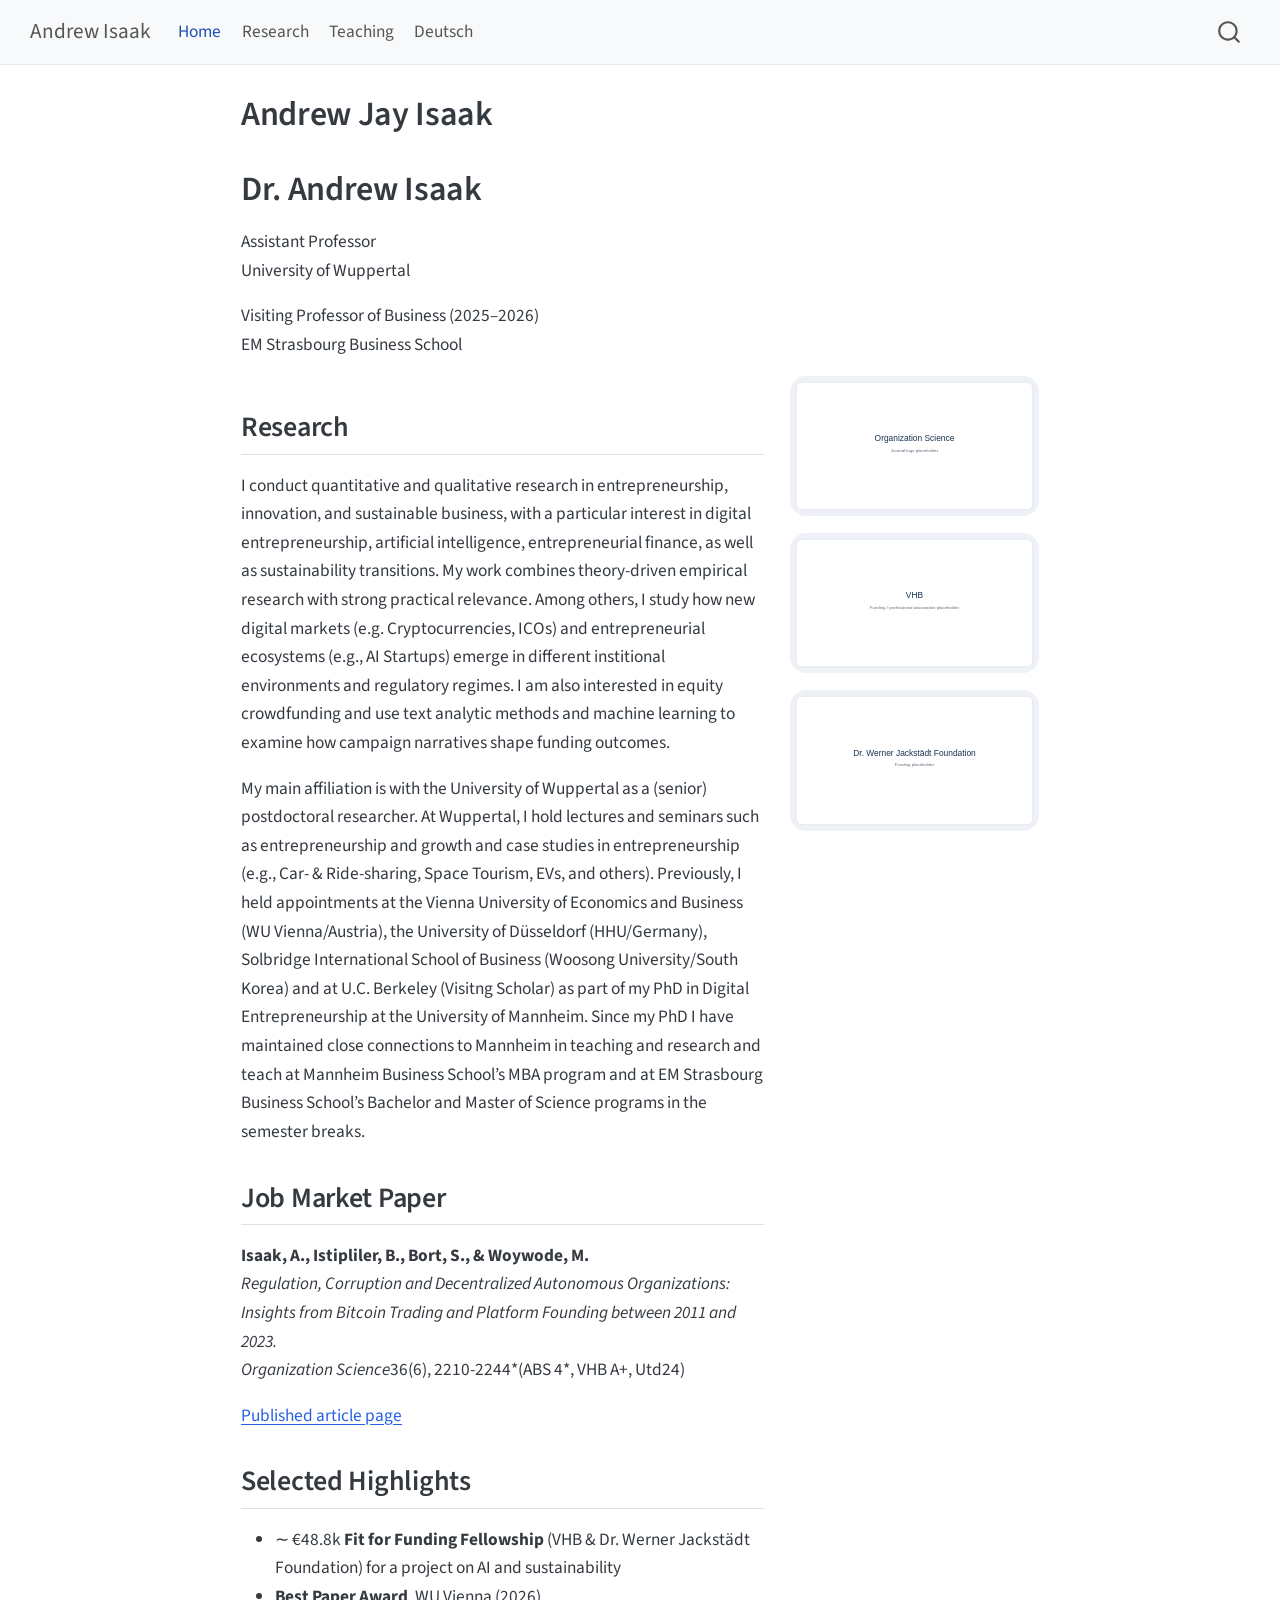
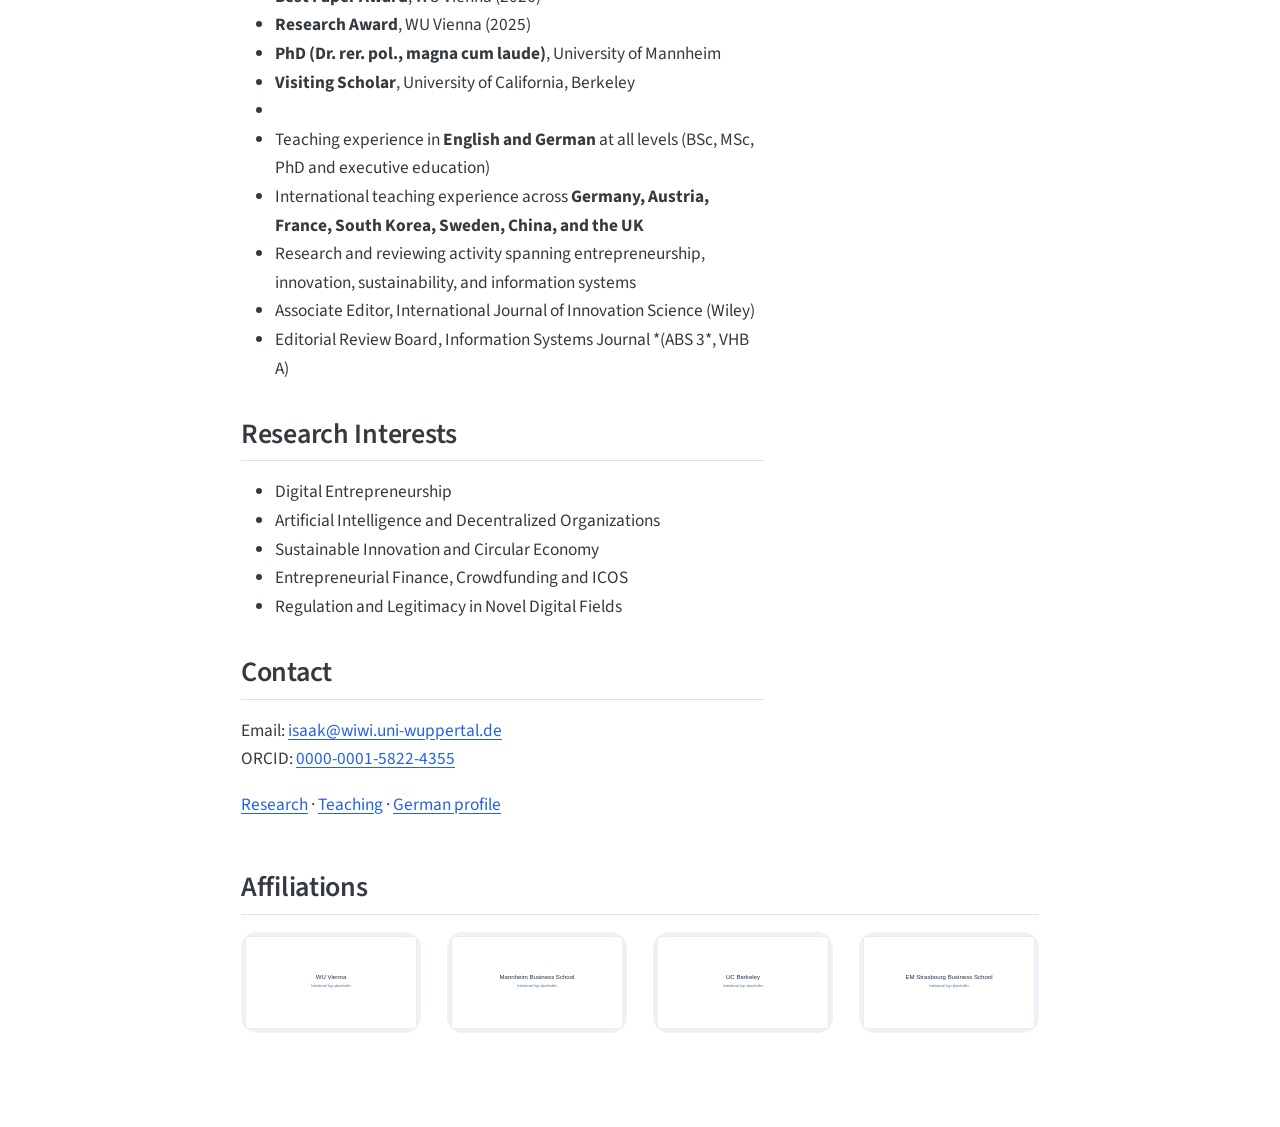
==== commit 480504d5: "Render website" ====
--- a/docs/index.html
+++ b/docs/index.html
@@ -156,14 +156,14 @@
 <div class="g-col-12 g-col-md-8">
 <section id="research" class="level2">
 <h2 class="anchored" data-anchor-id="research">Research</h2>
-<p>I conduct academic both quantitative and qualitative research in entrepreneurship, innovation, and sustainable business, with a particular interest in digital entrepreneurship, artificial intelligence, entrepreneurial finance, as well as sustainability transitions. My work combines theory-driven empirical research with strong practical relevance. Among others, I study how new digital markets (e.g.&nbsp;Cryptocurrencies, ICOs) and entrepreneurial ecosystems (e.g., AI Startups) emerge in different institional environments and regulatory regimes. I am also interested in equity crowdfunding and use text analytic methods and machine learning to examine how campaign narratives shape funding outcomes for sustainability-oriented entrepreneurs.</p>
-<p>My current main affiliation is with the University of Wuppertal as a (senior) postdoctoral researcher. At Wuppertal, I hold lectures and seminars such as entrepreneurship and growth and case studies in entrepreneurship (e.g., Car- &amp; Ride-sharing, Space Tourism, EVs, and others). Previously, I held appointments at the Vienna University of Economics and Business (WU Vienna/Austria), the University of Düsseldorf (HHU/Germany), Solbridge International School of Business (Woosong University/South Korea) and at U.C. Berkeley (Visitng Scholar) as part of my PhD in Digital Entrepreneurship at the University of Mannheim. Since my PhD I have maintained close connections to Mannheim in teaching and research and teach at Mannheim Business School’s MBA program and at EM Strasbourg Business School’s Bachelor and Master of Science programs in the semester breaks.</p>
+<p>I conduct quantitative and qualitative research in entrepreneurship, innovation, and sustainable business, with a particular interest in digital entrepreneurship, artificial intelligence, entrepreneurial finance, as well as sustainability transitions. My work combines theory-driven empirical research with strong practical relevance. Among others, I study how new digital markets (e.g.&nbsp;Cryptocurrencies, ICOs) and entrepreneurial ecosystems (e.g., AI Startups) emerge in different institional environments and regulatory regimes. I am also interested in equity crowdfunding and use text analytic methods and machine learning to examine how campaign narratives shape funding outcomes.</p>
+<p>My main affiliation is with the University of Wuppertal as a (senior) postdoctoral researcher. At Wuppertal, I hold lectures and seminars such as entrepreneurship and growth and case studies in entrepreneurship (e.g., Car- &amp; Ride-sharing, Space Tourism, EVs, and others). Previously, I held appointments at the Vienna University of Economics and Business (WU Vienna/Austria), the University of Düsseldorf (HHU/Germany), Solbridge International School of Business (Woosong University/South Korea) and at U.C. Berkeley (Visitng Scholar) as part of my PhD in Digital Entrepreneurship at the University of Mannheim. Since my PhD I have maintained close connections to Mannheim in teaching and research and teach at Mannheim Business School’s MBA program and at EM Strasbourg Business School’s Bachelor and Master of Science programs in the semester breaks.</p>
 </section>
-<section id="job-market-paper-based-on-the-last-paper-of-my-cumulative-disseration" class="level2">
-<h2 class="anchored" data-anchor-id="job-market-paper-based-on-the-last-paper-of-my-cumulative-disseration">Job Market Paper (based on the last paper of my cumulative disseration)</h2>
+<section id="job-market-paper" class="level2">
+<h2 class="anchored" data-anchor-id="job-market-paper">Job Market Paper</h2>
 <p><strong>Isaak, A., Istipliler, B., Bort, S., &amp; Woywode, M.</strong><br>
 <em>Regulation, Corruption and Decentralized Autonomous Organizations: Insights from Bitcoin Trading and Platform Founding between 2011 and 2023.</em><br>
-<em>Organization Science</em>36(6), 2210-2244*(ABS 4*, VHB A+*,Utd24)</p>
+<em>Organization Science</em>36(6), 2210-2244*(ABS 4*, VHB A+, Utd24)</p>
 <p><a href="https://pubsonline.informs.org/doi/full/10.1287/orsc.2023.18467">Published article page</a></p>
 </section>
 <section id="selected-highlights" class="level2">
@@ -178,8 +178,8 @@
 <li>Teaching experience in <strong>English and German</strong> at all levels (BSc, MSc, PhD and executive education)</li>
 <li>International teaching experience across <strong>Germany, Austria, France, South Korea, Sweden, China, and the UK</strong></li>
 <li>Research and reviewing activity spanning entrepreneurship, innovation, sustainability, and information systems</li>
-<li>Associate Editor, International Journal of Innovation Science</li>
-<li>Editorial Review Board, Information Systems Journal *(ABS 3*, VHB A*)</li>
+<li>Associate Editor, International Journal of Innovation Science (Wiley)</li>
+<li>Editorial Review Board, Information Systems Journal *(ABS 3*, VHB A)</li>
 </ul>
 </section>
 <section id="research-interests" class="level2">
@@ -188,8 +188,8 @@
 <li>Digital Entrepreneurship</li>
 <li>Artificial Intelligence and Decentralized Organizations</li>
 <li>Sustainable Innovation and Circular Economy</li>
-<li>Entrepreneurial Finance and Crowdfunding</li>
-<li>Regulation and Legitimacy in New Digital Markets</li>
+<li>Entrepreneurial Finance, Crowdfunding and ICOS</li>
+<li>Regulation and Legitimacy in Novel Digital Fields</li>
 </ul>
 </section>
 <section id="contact" class="level2">
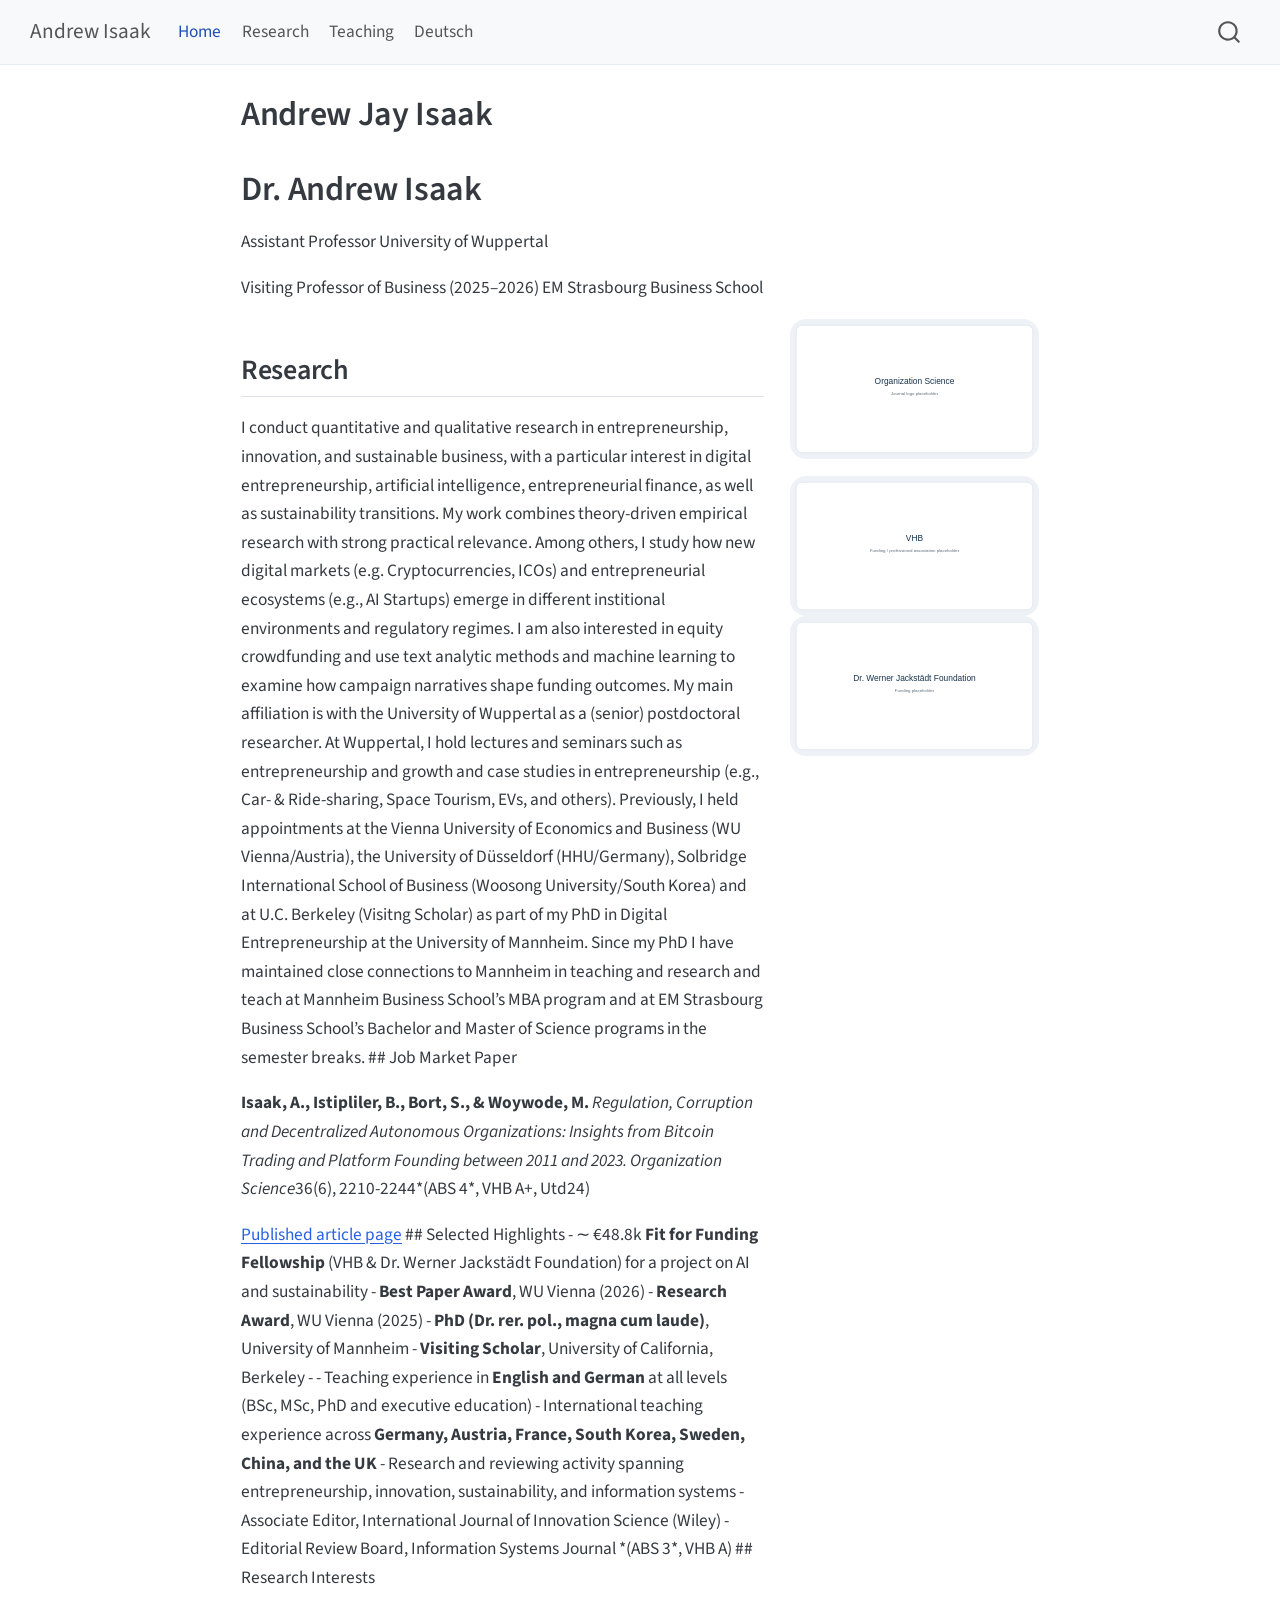
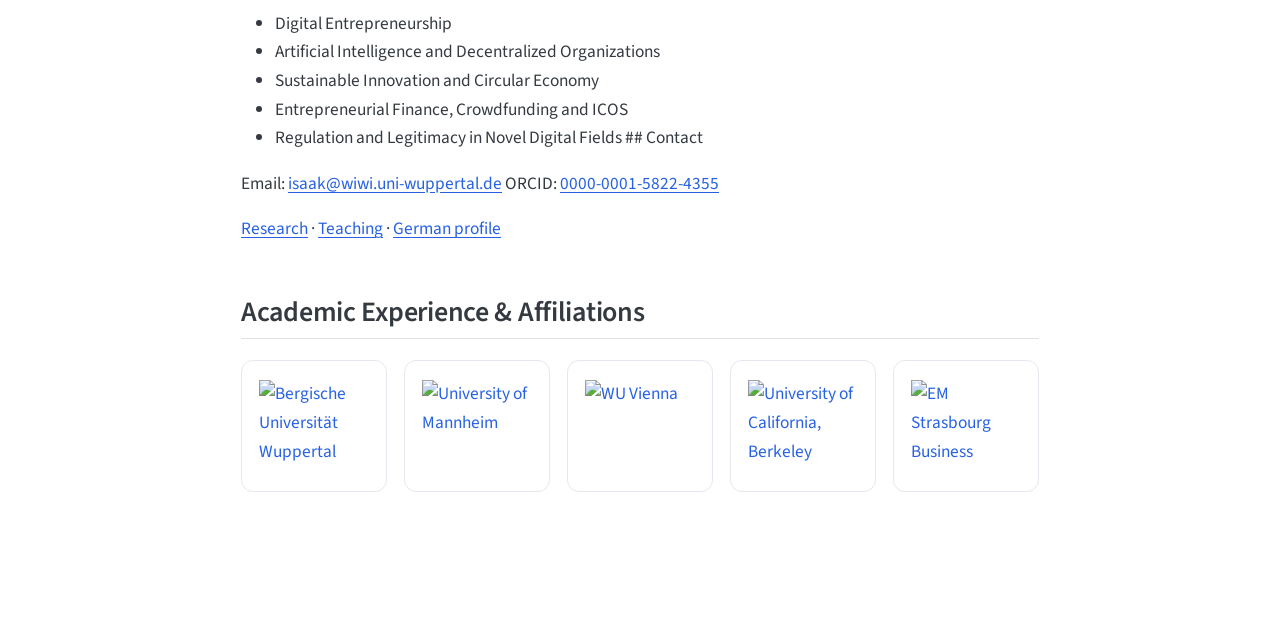
==== commit c56a4c23: "Render website" ====
--- a/docs/index.html
+++ b/docs/index.html
@@ -148,78 +148,37 @@
 
 <section id="dr.-andrew-isaak" class="level1">
 <h1>Dr.&nbsp;Andrew Isaak</h1>
-<p>Assistant Professor<br>
-University of Wuppertal</p>
-<p>Visiting Professor of Business (2025–2026)<br>
-EM Strasbourg Business School</p>
+<p>Assistant Professor University of Wuppertal</p>
+<p>Visiting Professor of Business (2025–2026) EM Strasbourg Business School</p>
 <div class="grid">
-<div class="g-col-12 g-col-md-8">
-<section id="research" class="level2">
+<section id="research" class="level2 g-col-12 g-col-md-8">
 <h2 class="anchored" data-anchor-id="research">Research</h2>
-<p>I conduct quantitative and qualitative research in entrepreneurship, innovation, and sustainable business, with a particular interest in digital entrepreneurship, artificial intelligence, entrepreneurial finance, as well as sustainability transitions. My work combines theory-driven empirical research with strong practical relevance. Among others, I study how new digital markets (e.g.&nbsp;Cryptocurrencies, ICOs) and entrepreneurial ecosystems (e.g., AI Startups) emerge in different institional environments and regulatory regimes. I am also interested in equity crowdfunding and use text analytic methods and machine learning to examine how campaign narratives shape funding outcomes.</p>
-<p>My main affiliation is with the University of Wuppertal as a (senior) postdoctoral researcher. At Wuppertal, I hold lectures and seminars such as entrepreneurship and growth and case studies in entrepreneurship (e.g., Car- &amp; Ride-sharing, Space Tourism, EVs, and others). Previously, I held appointments at the Vienna University of Economics and Business (WU Vienna/Austria), the University of Düsseldorf (HHU/Germany), Solbridge International School of Business (Woosong University/South Korea) and at U.C. Berkeley (Visitng Scholar) as part of my PhD in Digital Entrepreneurship at the University of Mannheim. Since my PhD I have maintained close connections to Mannheim in teaching and research and teach at Mannheim Business School’s MBA program and at EM Strasbourg Business School’s Bachelor and Master of Science programs in the semester breaks.</p>
-</section>
-<section id="job-market-paper" class="level2">
-<h2 class="anchored" data-anchor-id="job-market-paper">Job Market Paper</h2>
-<p><strong>Isaak, A., Istipliler, B., Bort, S., &amp; Woywode, M.</strong><br>
-<em>Regulation, Corruption and Decentralized Autonomous Organizations: Insights from Bitcoin Trading and Platform Founding between 2011 and 2023.</em><br>
-<em>Organization Science</em>36(6), 2210-2244*(ABS 4*, VHB A+, Utd24)</p>
-<p><a href="https://pubsonline.informs.org/doi/full/10.1287/orsc.2023.18467">Published article page</a></p>
-</section>
-<section id="selected-highlights" class="level2">
-<h2 class="anchored" data-anchor-id="selected-highlights">Selected Highlights</h2>
-<ul>
-<li>∼ €48.8k <strong>Fit for Funding Fellowship</strong> (VHB &amp; Dr.&nbsp;Werner Jackstädt Foundation) for a project on AI and sustainability</li>
-<li><strong>Best Paper Award</strong>, WU Vienna (2026)</li>
-<li><strong>Research Award</strong>, WU Vienna (2025)</li>
-<li><strong>PhD (Dr.&nbsp;rer. pol., magna cum laude)</strong>, University of Mannheim</li>
-<li><strong>Visiting Scholar</strong>, University of California, Berkeley</li>
-<li></li>
-<li>Teaching experience in <strong>English and German</strong> at all levels (BSc, MSc, PhD and executive education)</li>
-<li>International teaching experience across <strong>Germany, Austria, France, South Korea, Sweden, China, and the UK</strong></li>
-<li>Research and reviewing activity spanning entrepreneurship, innovation, sustainability, and information systems</li>
-<li>Associate Editor, International Journal of Innovation Science (Wiley)</li>
-<li>Editorial Review Board, Information Systems Journal *(ABS 3*, VHB A)</li>
-</ul>
-</section>
-<section id="research-interests" class="level2">
-<h2 class="anchored" data-anchor-id="research-interests">Research Interests</h2>
+<p>I conduct quantitative and qualitative research in entrepreneurship, innovation, and sustainable business, with a particular interest in digital entrepreneurship, artificial intelligence, entrepreneurial finance, as well as sustainability transitions. My work combines theory-driven empirical research with strong practical relevance. Among others, I study how new digital markets (e.g. Cryptocurrencies, ICOs) and entrepreneurial ecosystems (e.g., AI Startups) emerge in different institional environments and regulatory regimes. I am also interested in equity crowdfunding and use text analytic methods and machine learning to examine how campaign narratives shape funding outcomes. My main affiliation is with the University of Wuppertal as a (senior) postdoctoral researcher. At Wuppertal, I hold lectures and seminars such as entrepreneurship and growth and case studies in entrepreneurship (e.g., Car- &amp; Ride-sharing, Space Tourism, EVs, and others). Previously, I held appointments at the Vienna University of Economics and Business (WU Vienna/Austria), the University of Düsseldorf (HHU/Germany), Solbridge International School of Business (Woosong University/South Korea) and at U.C. Berkeley (Visitng Scholar) as part of my PhD in Digital Entrepreneurship at the University of Mannheim. Since my PhD I have maintained close connections to Mannheim in teaching and research and teach at Mannheim Business School’s MBA program and at EM Strasbourg Business School’s Bachelor and Master of Science programs in the semester breaks. ## Job Market Paper</p>
+<p><strong>Isaak, A., Istipliler, B., Bort, S., &amp; Woywode, M.</strong> <em>Regulation, Corruption and Decentralized Autonomous Organizations: Insights from Bitcoin Trading and Platform Founding between 2011 and 2023.</em> <em>Organization Science</em>36(6), 2210-2244*(ABS 4*, VHB A+, Utd24)</p>
+<p><a href="https://pubsonline.informs.org/doi/full/10.1287/orsc.2023.18467">Published article page</a> ## Selected Highlights - ∼ €48.8k <strong>Fit for Funding Fellowship</strong> (VHB &amp; Dr.&nbsp;Werner Jackstädt Foundation) for a project on AI and sustainability - <strong>Best Paper Award</strong>, WU Vienna (2026) - <strong>Research Award</strong>, WU Vienna (2025) - <strong>PhD (Dr.&nbsp;rer. pol., magna cum laude)</strong>, University of Mannheim - <strong>Visiting Scholar</strong>, University of California, Berkeley - - Teaching experience in <strong>English and German</strong> at all levels (BSc, MSc, PhD and executive education) - International teaching experience across <strong>Germany, Austria, France, South Korea, Sweden, China, and the UK</strong> - Research and reviewing activity spanning entrepreneurship, innovation, sustainability, and information systems - Associate Editor, International Journal of Innovation Science (Wiley) - Editorial Review Board, Information Systems Journal *(ABS 3*, VHB A) ## Research Interests</p>
 <ul>
 <li>Digital Entrepreneurship</li>
 <li>Artificial Intelligence and Decentralized Organizations</li>
 <li>Sustainable Innovation and Circular Economy</li>
 <li>Entrepreneurial Finance, Crowdfunding and ICOS</li>
-<li>Regulation and Legitimacy in Novel Digital Fields</li>
+<li>Regulation and Legitimacy in Novel Digital Fields ## Contact</li>
 </ul>
-</section>
-<section id="contact" class="level2">
-<h2 class="anchored" data-anchor-id="contact">Contact</h2>
-<p>Email: <a href="mailto:isaak@wiwi.uni-wuppertal.de">isaak@wiwi.uni-wuppertal.de</a><br>
-ORCID: <a href="https://orcid.org/0000-0001-5822-4355">0000-0001-5822-4355</a></p>
+<p>Email: <a href="mailto:isaak@wiwi.uni-wuppertal.de">isaak@wiwi.uni-wuppertal.de</a> ORCID: <a href="https://orcid.org/0000-0001-5822-4355">0000-0001-5822-4355</a></p>
 <p><a href="./research.html">Research</a> · <a href="./teaching.html">Teaching</a> · <a href="./index_de.html">German profile</a></p>
 </section>
-</div>
 <div class="g-col-12 g-col-md-4">
 <p><img src="images/logo_orgsci.svg" class="img-fluid" style="width:100.0%" alt="Organization Science placeholder visual"></p>
-<p><img src="images/logo_vhb.svg" class="img-fluid" style="width:100.0%" alt="VHB placeholder visual"></p>
-<p><img src="images/logo_jackstaedt.svg" class="img-fluid" style="width:100.0%" alt="Jackstädt Foundation placeholder visual"></p>
+<p><img src="images/logo_vhb.svg" class="img-fluid" style="width:100.0%" alt="VHB placeholder visual"> <img src="images/logo_jackstaedt.svg" class="img-fluid" style="width:100.0%" alt="Jackstädt Foundation placeholder visual"></p>
 </div>
 </div>
-<section id="affiliations" class="level2">
-<h2 class="anchored" data-anchor-id="affiliations">Affiliations</h2>
-<div class="grid">
-<div class="g-col-6 g-col-md-3">
-<p><img src="images/logo_wu.svg" class="img-fluid" style="width:100.0%" alt="WU Vienna placeholder visual"></p>
-</div>
-<div class="g-col-6 g-col-md-3">
-<p><img src="images/logo_mbs.svg" class="img-fluid" style="width:100.0%" alt="Mannheim Business School placeholder visual"></p>
-</div>
-<div class="g-col-6 g-col-md-3">
-<p><img src="images/logo_berkeley.svg" class="img-fluid" style="width:100.0%" alt="UC Berkeley placeholder visual"></p>
-</div>
-<div class="g-col-6 g-col-md-3">
-<p><img src="images/logo_ems.svg" class="img-fluid" style="width:100.0%" alt="EM Strasbourg Business School placeholder visual"></p>
-</div>
+<section id="academic-experience-affiliations" class="level2">
+<h2 class="anchored" data-anchor-id="academic-experience-affiliations">Academic Experience &amp; Affiliations</h2>
+<div class="affiliation-grid">
+<p><a class="affiliation-card" href="https://www.uni-wuppertal.de/en/" target="_blank" rel="noopener"> <img src="images/logo-wuppertal.png" alt="Bergische Universität Wuppertal"> </a></p>
+<p><a class="affiliation-card" href="https://www.uni-mannheim.de/en/" target="_blank" rel="noopener"> <img src="images/logo-mannheim.png" alt="University of Mannheim"> </a></p>
+<p><a class="affiliation-card" href="https://www.wu.ac.at/en/" target="_blank" rel="noopener"> <img src="images/logo-wu-vienna.png" alt="WU Vienna"> </a></p>
+<p><a class="affiliation-card" href="https://www.berkeley.edu/" target="_blank" rel="noopener"> <img src="images/logo-berkeley.png" alt="University of California, Berkeley"> </a></p>
+<p><a class="affiliation-card" href="https://www.em-strasbourg.com/en" target="_blank" rel="noopener"> <img src="images/logo-em-strasbourg.png" alt="EM Strasbourg Business School"> </a></p>
 </div>
 
 
--- a/docs/styles.css
+++ b/docs/styles.css
@@ -1,4 +1,3 @@
-
 body {
   font-size: 1.02rem;
   line-height: 1.65;
@@ -15,3 +14,58 @@
 img {
   border-radius: 16px;
 }
+
+/* Academic Experience & Affiliations */
+.affiliation-grid {
+  display: grid;
+  grid-template-columns: repeat(5, minmax(0, 1fr));
+  gap: 1rem;
+  align-items: stretch;
+  margin: 1.25rem 0 2rem 0;
+}
+
+.affiliation-card {
+  min-height: 132px;
+  background: #fff;
+  border: 1px solid #e4e8ee;
+  border-radius: 12px;
+  padding: 1rem;
+  display: flex;
+  align-items: center;
+  justify-content: center;
+  text-decoration: none;
+  transition: transform 0.15s ease, box-shadow 0.15s ease;
+}
+
+.affiliation-card:hover {
+  transform: translateY(-2px);
+  box-shadow: 0 6px 18px rgba(0,0,0,0.07);
+}
+
+.affiliation-card img {
+  display: block;
+  width: 100%;
+  height: 92px;
+  object-fit: contain;
+  border-radius: 0;
+}
+
+@media (max-width: 992px) {
+  .affiliation-grid {
+    grid-template-columns: repeat(3, minmax(0, 1fr));
+  }
+}
+
+@media (max-width: 640px) {
+  .affiliation-grid {
+    grid-template-columns: repeat(2, minmax(0, 1fr));
+  }
+
+  .affiliation-card {
+    min-height: 115px;
+  }
+
+  .affiliation-card img {
+    height: 78px;
+  }
+}
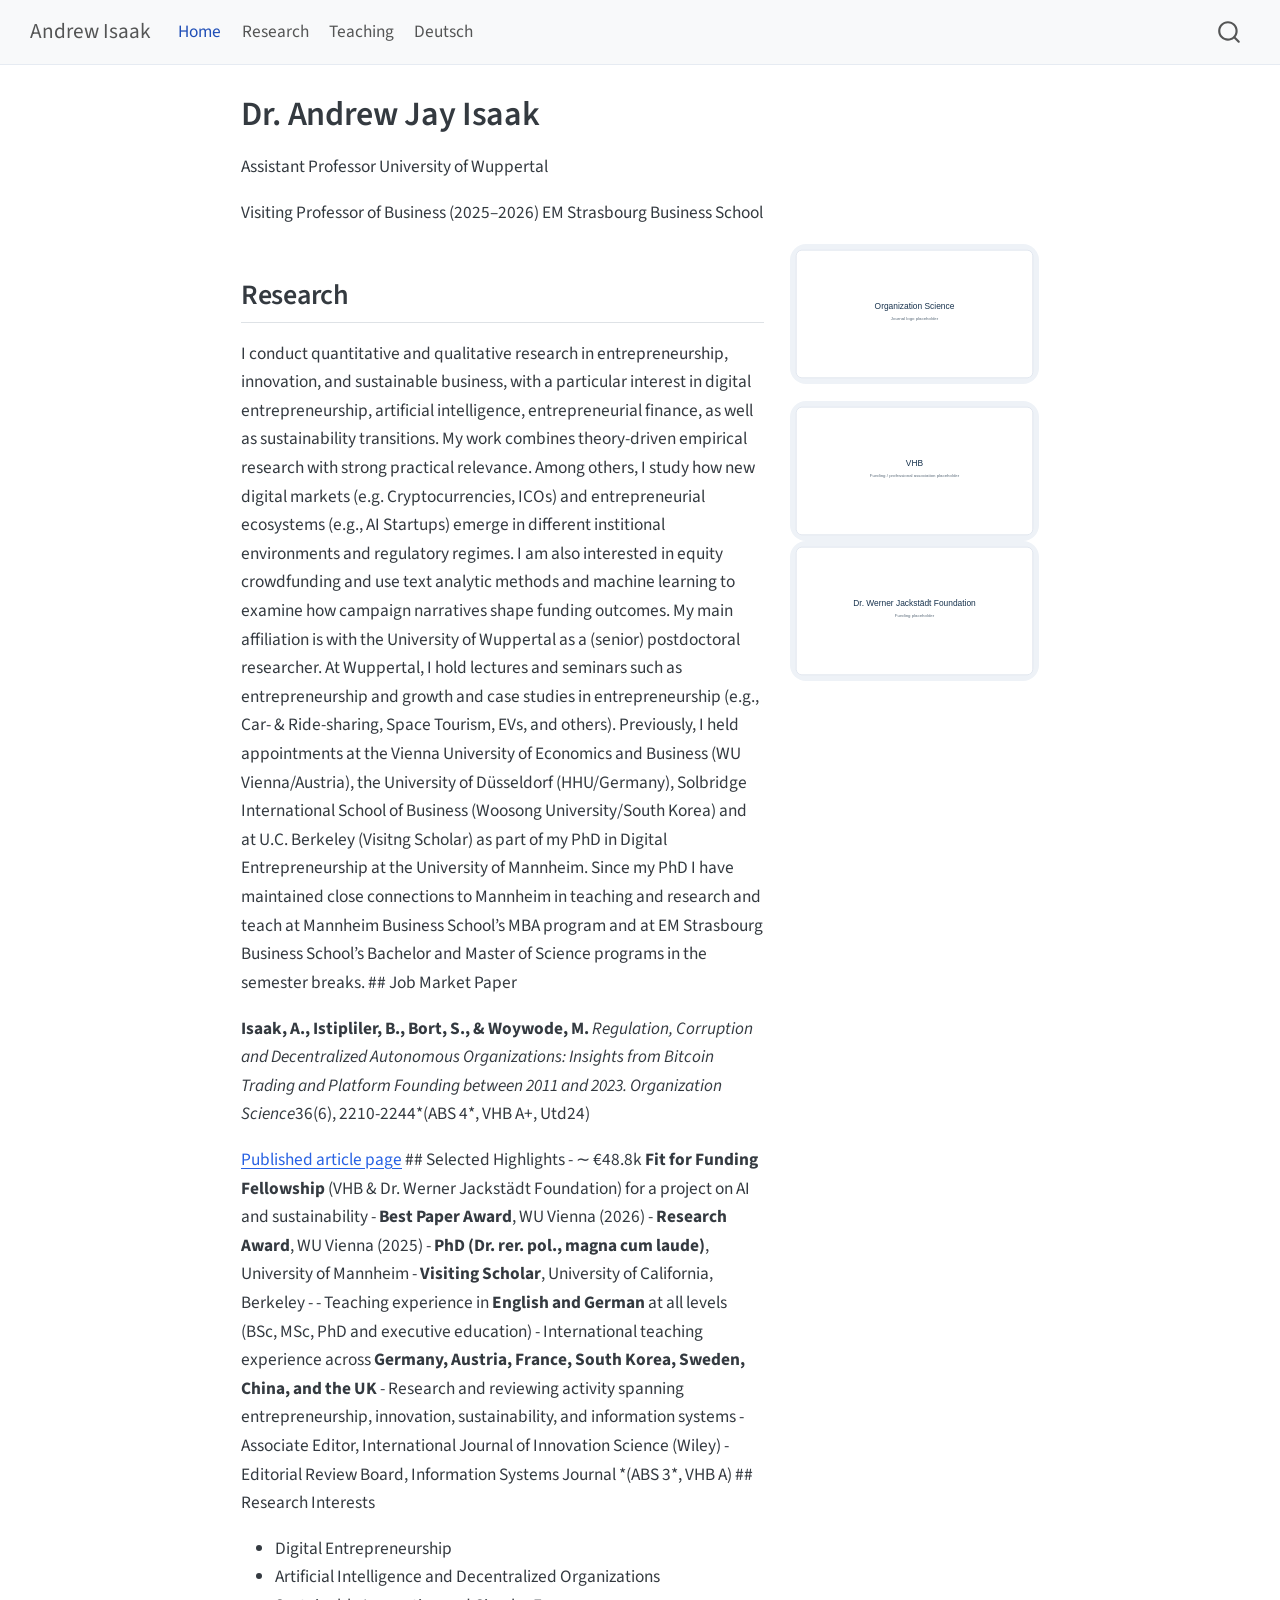
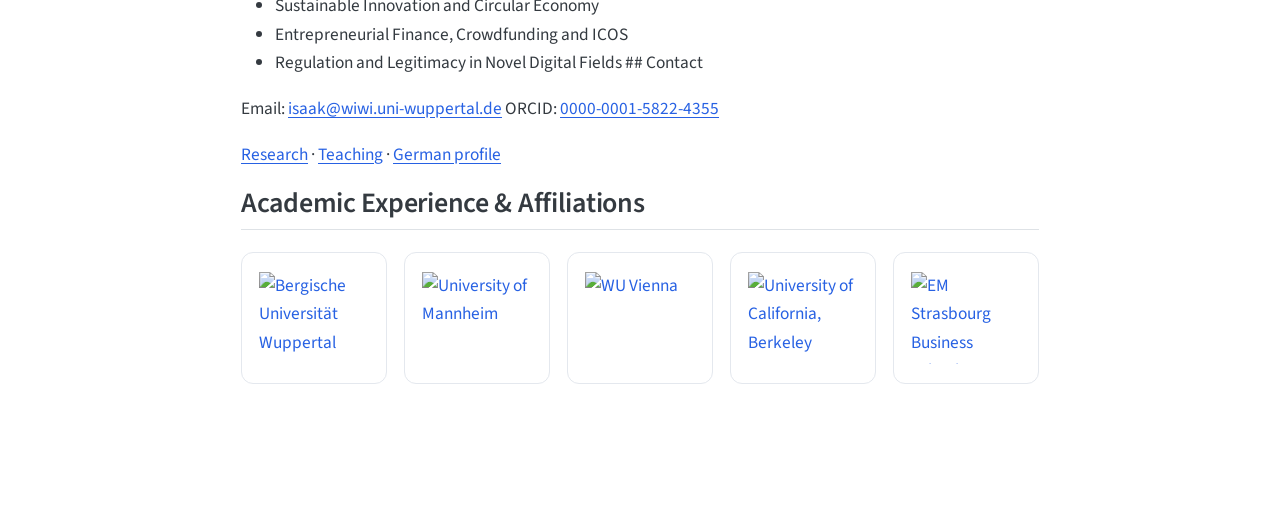
==== commit 32b65351: "Render website" ====
--- a/docs/index.html
+++ b/docs/index.html
@@ -7,7 +7,7 @@
 <meta name="viewport" content="width=device-width, initial-scale=1.0, user-scalable=yes">
 
 
-<title>Andrew Jay Isaak – Andrew Isaak</title>
+<title>Dr.&nbsp;Andrew Jay Isaak – Andrew Isaak</title>
 <style>
 /* Default styles provided by pandoc.
 ** See https://pandoc.org/MANUAL.html#variables-for-html for config info.
@@ -129,7 +129,7 @@
 
 <header id="title-block-header" class="quarto-title-block default">
 <div class="quarto-title">
-<h1 class="title">Andrew Jay Isaak</h1>
+<h1 class="title">Dr.&nbsp;Andrew Jay Isaak</h1>
 </div>
 
 
@@ -146,8 +146,6 @@
 </header>
 
 
-<section id="dr.-andrew-isaak" class="level1">
-<h1>Dr.&nbsp;Andrew Isaak</h1>
 <p>Assistant Professor University of Wuppertal</p>
 <p>Visiting Professor of Business (2025–2026) EM Strasbourg Business School</p>
 <div class="grid">
@@ -183,7 +181,6 @@
 
 
 </section>
-</section>
 
 </main> <!-- /main -->
 <script id="quarto-html-after-body" type="application/javascript">
